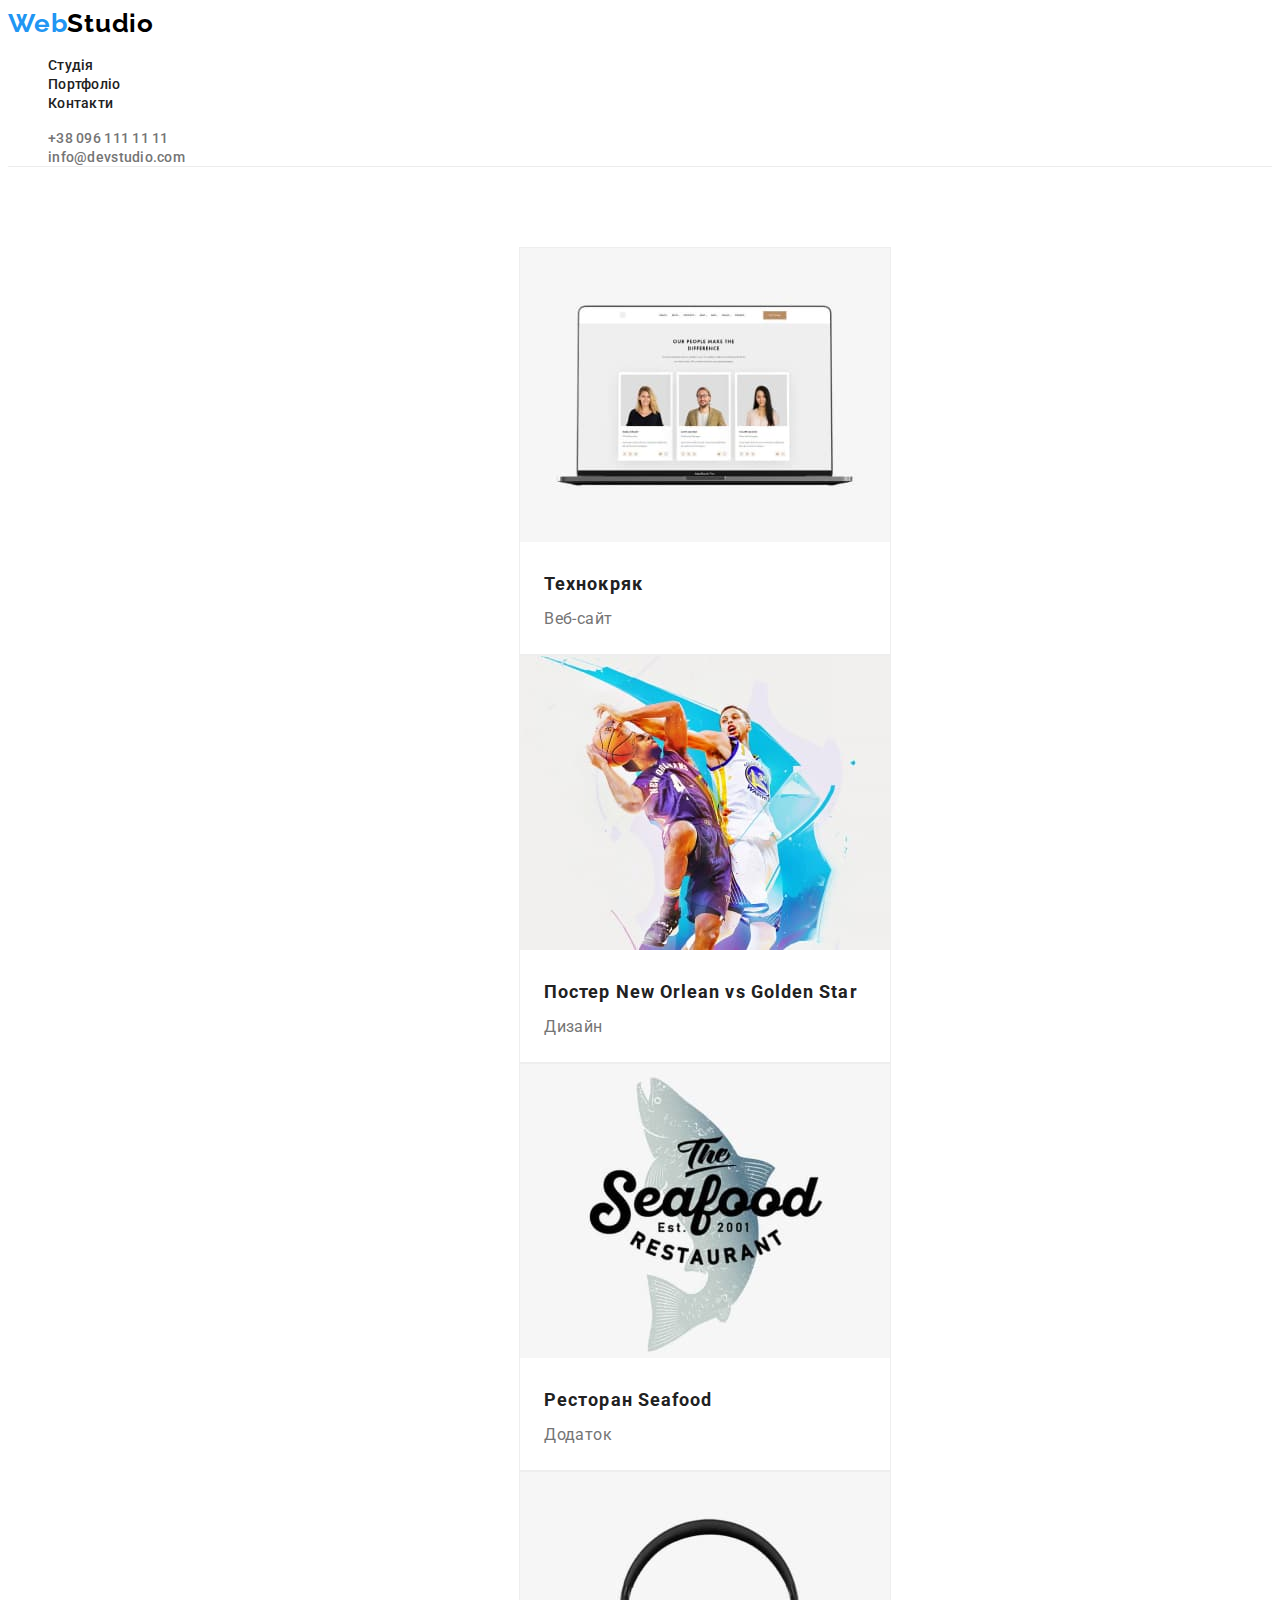
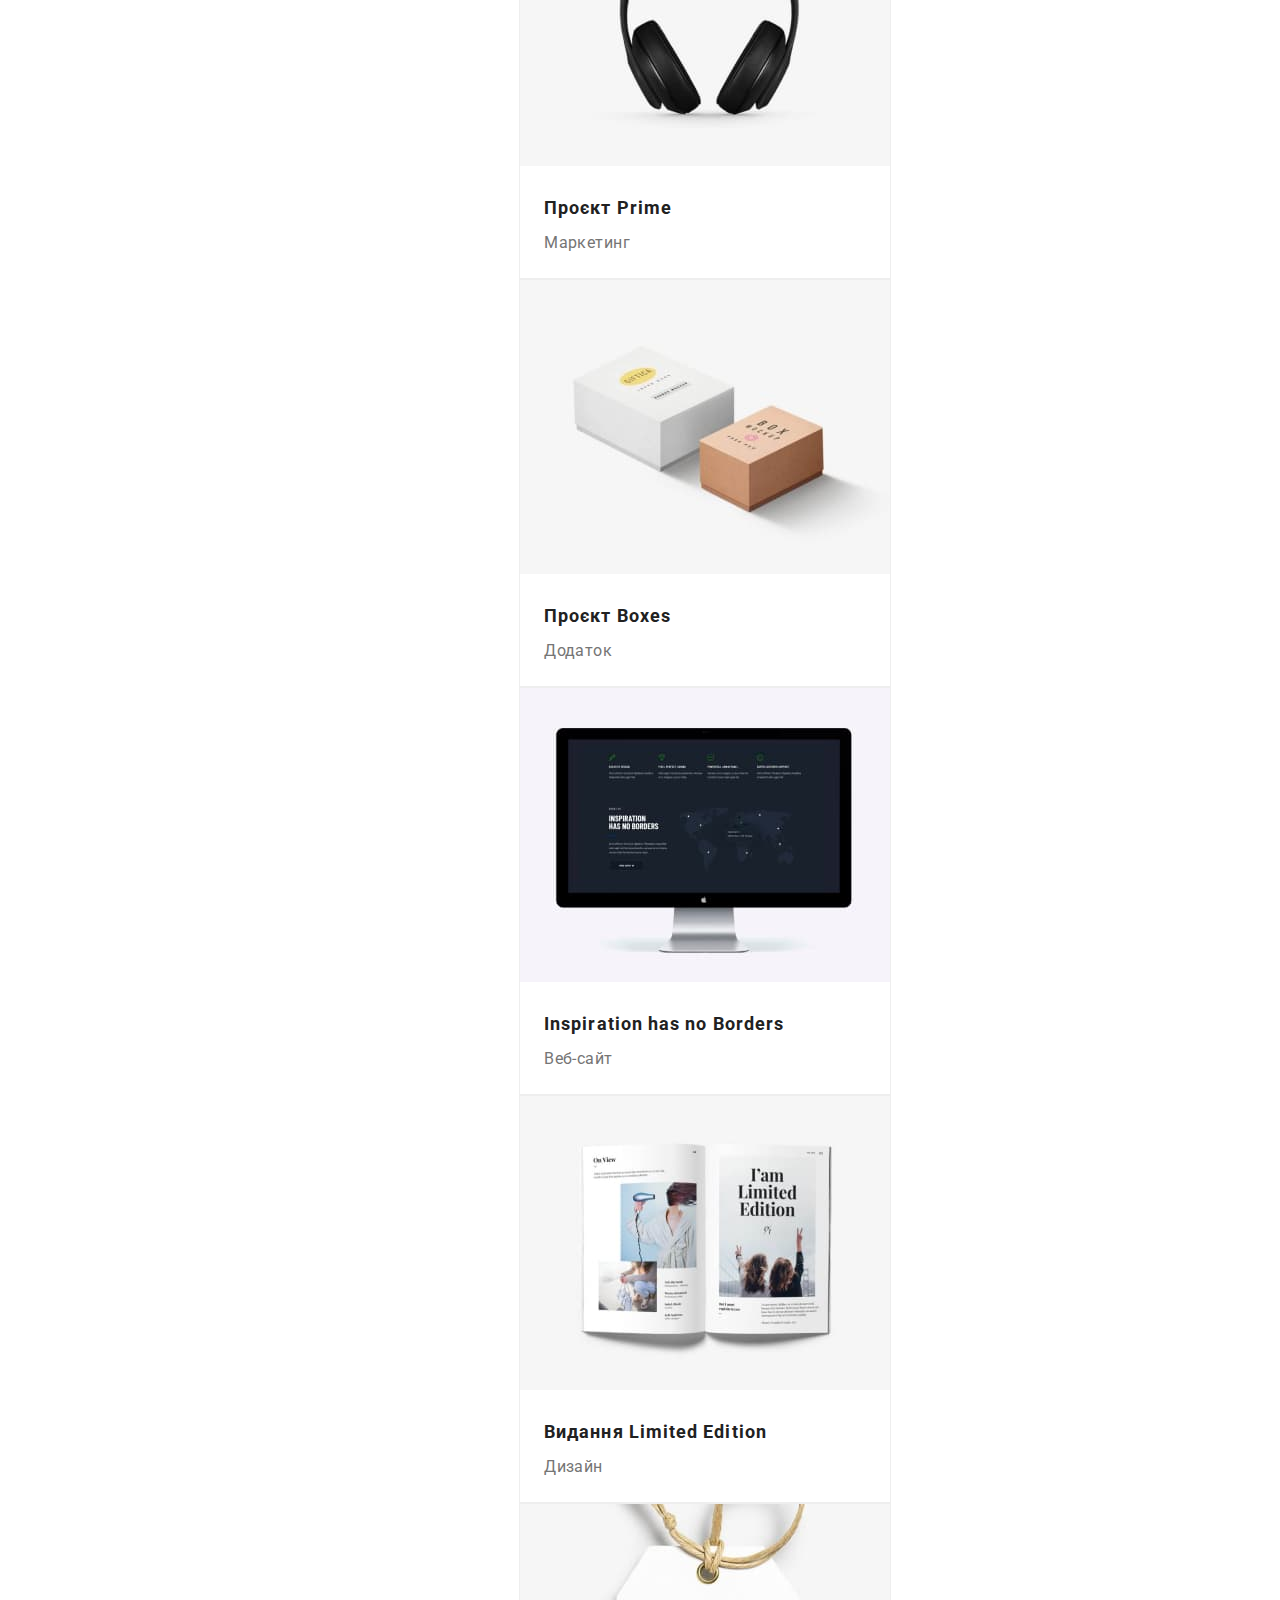
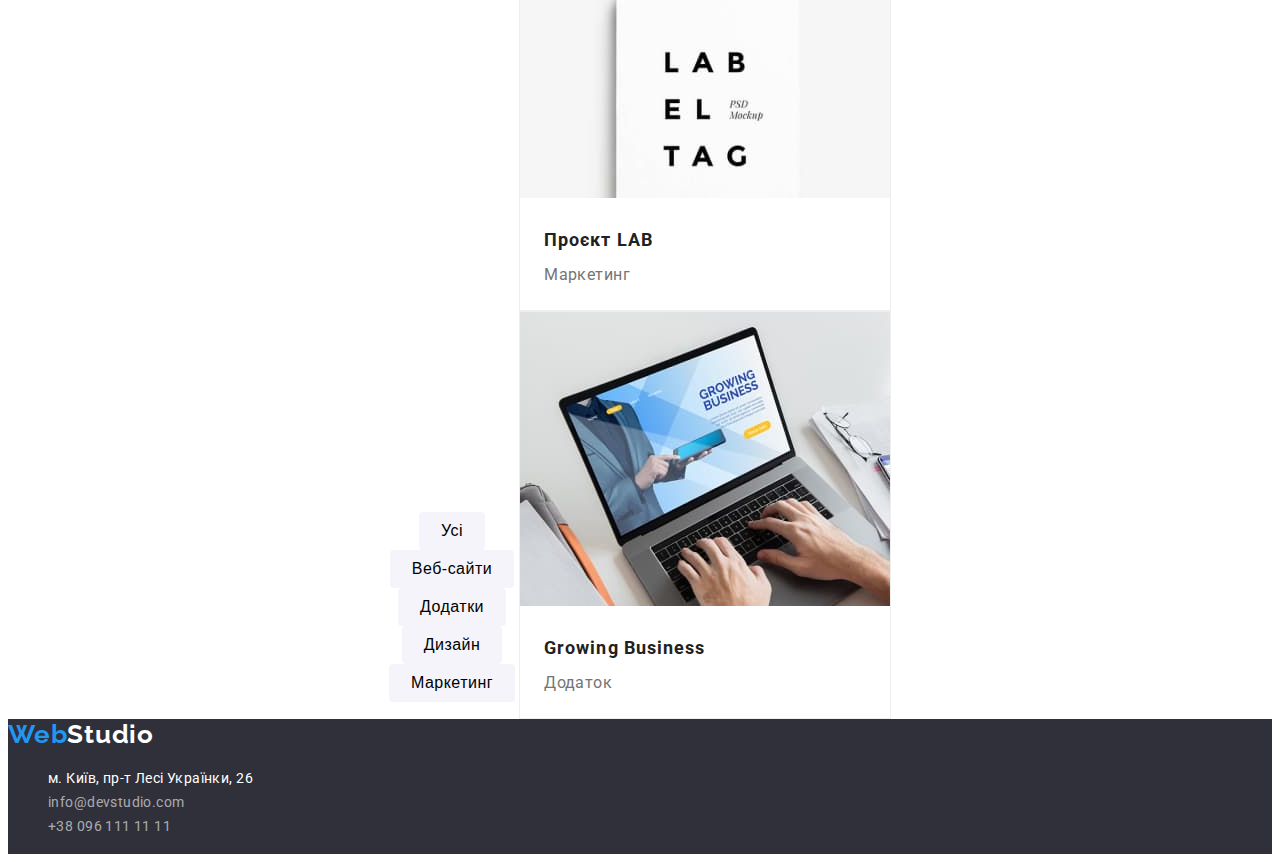
==== portfolio.html @ 7da0d9c9 "Transfer files from hw02" ====
<!DOCTYPE html>
<html lang="uk">
  <head>
    <link rel="preconnect" href="https://fonts.googleapis.com" />
    <link rel="preconnect" href="https://fonts.gstatic.com" crossorigin />
    <link
      href="https://fonts.googleapis.com/css2?family=Raleway:wght@700&family=Roboto:wght@400;500;700;900&display=swap"
      rel="stylesheet"
    />
    <link rel="stylesheet" href="./css/styles.css" />
    <meta charset="UTF-8" />
    <meta http-equiv="X-UA-Compatible" content="IE=edge" />
    <meta name="viewport" content="width=device-width, initial-scale=1.0" />

    <title>Портфоліо</title>
  </head>
  <body>
    <header class="header">
      <a class="brand-logo" href="index.html"
        ><span class="logo-accent-color">Web</span>Studio</a
      >
      <nav class="nav-menu">
        <ul class="nav-menu-list">
          <li class="nav-menu-item">
            <a class="nav-menu-link" href="index.html">Студія</a>
          </li>
          <li class="nav-menu-item">
            <a class="nav-menu-link" href="portfolio.html">Портфоліо</a>
          </li>
          <li class="nav-menu-item">
            <a class="nav-menu-link" href="/">Контакти</a>
          </li>
        </ul>
      </nav>
      <ul class="header-contacts-list">
        <li class="header-contacts-item">
          <a class="header-contacts-link" href="tel:+380961111111"
            >+38 096 111 11 11</a
          >
        </li>
        <li class="header-contacts-item">
          <a class="header-contacts-link" href="mailto:info@devstudio.com"
            >info@devstudio.com</a
          >
        </li>
      </ul>
    </header>
    <main>
      <section class="section-portfolio">
        <h1 class="portfolio-title">Портфоліо</h1>
        <ul class="portfolio-filter-list">
          <li class="portfolio-filter-item">
            <button class="portfolio-filter-button" type="button">Усі</button>
          </li>
          <li class="portfolio-filter-item">
            <button class="portfolio-filter-button" type="button">
              Веб-сайти
            </button>
          </li>
          <li class="portfolio-filter-item">
            <button class="portfolio-filter-button" type="button">
              Додатки
            </button>
          </li>
          <li class="portfolio-filter-item">
            <button class="portfolio-filter-button" type="button">
              Дизайн
            </button>
          </li>
          <li class="portfolio-filter-item">
            <button class="portfolio-filter-button" type="button">
              Маркетинг
            </button>
          </li>
        </ul>
        <ul class="portfolio-list">
          <li class="portfolio-item">
            <a class="portfolio-link" href="/">
              <img
                class="portfolio-link-image"
                src="./images/portfolio1.jpeg"
                alt=""
              />
              <h2 class="portfolio-link-title">Технокряк</h2>
              <p class="portfolio-link-text">Веб-сайт</p>
            </a>
          </li>
          <li class="portfolio-item">
            <a class="portfolio-link" href="/">
              <img
                class="portfolio-link-image"
                src="./images/portfolio2.jpeg"
                alt=""
              />
              <h2 class="portfolio-link-title">
                Постер New Orlean vs Golden Star
              </h2>
              <p class="portfolio-link-text">Дизайн</p>
            </a>
          </li>
          <li class="portfolio-item">
            <a class="portfolio-link" href="/">
              <img
                class="portfolio-link-image"
                src="./images/portfolio3.jpeg"
                alt=""
              />
              <h2 class="portfolio-link-title">Ресторан Seafood</h2>
              <p class="portfolio-link-text">Додаток</p>
            </a>
          </li>
          <li class="portfolio-item">
            <a class="portfolio-link" href="/">
              <img
                class="portfolio-link-image"
                src="./images/portfolio4.jpeg"
                alt=""
              />
              <h2 class="portfolio-link-title">Проєкт Prime</h2>
              <p class="portfolio-link-text">Маркетинг</p>
            </a>
          </li>
          <li class="portfolio-item">
            <a class="portfolio-link" href="/">
              <img
                class="portfolio-link-image"
                src="./images/portfolio5.jpeg"
                alt=""
              />
              <h2 class="portfolio-link-title">Проєкт Boxes</h2>
              <p class="portfolio-link-text">Додаток</p>
            </a>
          </li>
          <li class="portfolio-item">
            <a class="portfolio-link" href="/">
              <img
                class="portfolio-link-image"
                src="./images/portfolio6.jpeg"
                alt=""
              />
              <h2 class="portfolio-link-title">Inspiration has no Borders</h2>
              <p class="portfolio-link-text">Веб-сайт</p>
            </a>
          </li>
          <li class="portfolio-item">
            <a class="portfolio-link" href="/">
              <img
                class="portfolio-link-image"
                src="./images/portfolio7.jpeg"
                alt=""
              />
              <h2 class="portfolio-link-title">Видання Limited Edition</h2>
              <p class="portfolio-link-text">Дизайн</p>
            </a>
          </li>
          <li class="portfolio-item">
            <a class="portfolio-link" href="/">
              <img
                class="portfolio-link-image"
                src="./images/portfolio8.jpeg"
                alt=""
              />
              <h2 class="portfolio-link-title">Проєкт LAB</h2>
              <p class="portfolio-link-text">Маркетинг</p>
            </a>
          </li>
          <li class="portfolio-item">
            <a class="portfolio-link" href="/">
              <img
                class="portfolio-link-image"
                src="./images/portfolio9.jpeg"
                alt=""
              />
              <h2 class="portfolio-link-title">Growing Business</h2>
              <p class="portfolio-link-text">Додаток</p>
            </a>
          </li>
        </ul>
      </section>
    </main>
    <footer class="footer">
      <a class="brand-logo" href="index.html"
        ><span class="logo-accent-color">Web</span>Studio</a
      >
      <address class="address">
        <ul class="address-list">
          <li class="address-item">
            <a
              class="address-link location-link"
              href="https://goo.gl/maps/HwtQE2mgHwNeuMtz8"
              target="_blank"
              rel="noopener noreferrer nofollow"
              >м. Київ, пр-т Лесі Українки, 26</a
            >
          </li>
          <li class="address-item">
            <a class="address-link" href="mailto:info@devstudio.com"
              >info@devstudio.com</a
            >
          </li>
          <li class="address-item">
            <a class="address-link" href="tel:+380961111111"
              >+38 096 111 11 11</a
            >
          </li>
        </ul>
      </address>
    </footer>
  </body>
</html>
---- css/styles.css ----
:root {
  --accent-color: #2196f3;
  --text-color: #212121;
  --secondary-text-color: #757575;
  --white-color: #fff;
  --bg-color: #fff;
  --dark-bg-color: #2f303a;
  --secondary-bg-color: #f5f4fa;
}

body {
  font-family: "Roboto", sans-serif;

  color: var(--text-color);
}

/* --Header styles-- */

.header {
  text-align: left;

  box-shadow: 0px 1px 0px #ececec;

  background-color: var(--bg-color);
}

.brand-logo {
  font-family: "Raleway", sans-serif;
  font-weight: 700;
  font-size: 26px;
  line-height: 1.192307692307692;

  letter-spacing: 0.03em;
  text-decoration: none;

  color: #000;
}
.logo-accent-color {
  color: var(--accent-color);
}

.nav-menu-list {
  list-style-type: none;
  text-align: left;
}

.nav-menu-link {
  font-weight: 500;
  font-size: 14px;
  line-height: 1.142857142857143;

  letter-spacing: 0.02em;
  text-decoration: none;

  color: var(--text-color);
}
.nav-menu-link:visited {
  color: var(--text-color);
}
.nav-menu-link:hover,
.nav-menu-link:focus {
  color: var(--accent-color);
}

.header-contacts-list {
  list-style-type: none;
}
.header-contacts-link {
  font-weight: 500;
  font-size: 14px;
  line-height: 1.142857142857143;

  letter-spacing: 0.02em;
  text-decoration: none;
}
.header-contacts-link:link,
.header-contacts-link:visited {
  color: var(--secondary-text-color);
}
.header-contacts-link:hover,
.header-contacts-link:focus {
  color: var(--accent-color);
}

/* --Footer styles-- */

.footer {
  color: var(--white-color);
  background-color: var(--dark-bg-color);
}

.footer > .brand-logo {
  color: inherit;
}

.address-list {
  list-style-type: none;
  display: inline-block;
  text-align: left;
}

.address-link {
  font-style: normal;
  font-size: 14px;
  line-height: 1.714285714285714;
  /* or 171% */

  letter-spacing: 0.03em;
  text-decoration: none;

  color: rgba(255, 255, 255, 0.6);
}

.location-link {
  color: var(--white-color);
}

/* --Index page styles-- */

/* Hero section */

.section-hero {
  text-align: center;

  background-color: var(--dark-bg-color);
}

.hero-title {
  font-weight: 900;
  font-size: 44px;
  line-height: 1.363636363636364;
  /* or 136% */

  text-align: center;
  letter-spacing: 0.06em;
  text-transform: uppercase;
  margin: 0;

  color: var(--white-color);
}

.hero-button {
  background-color: var(--accent-color);
  box-shadow: 0px 4px 4px rgba(0, 0, 0, 0.15);
  border: 0;
  border-radius: 4px;
  text-align: center;
  margin-top: 30px;

  font-weight: 700;
  font-size: 16px;
  line-height: 1.875;
  /* identical to box height, or 188% */

  letter-spacing: 0.06em;

  color: var(--white-color);
}
.hero-button:hover {
  cursor: pointer;
}

/* "Наші переваги" section */

.section-features {
  text-align: center;

  background-color: var(--bg-color);
}

.features-title {
  visibility: hidden;
}

.features-list {
  list-style-type: none;
  display: inline-block;
  text-align: left;
  padding: 0;
  margin: 0;
}

.features-item-title {
  font-weight: 700;
  font-size: 14px;
  line-height: 1.142857142857143;

  letter-spacing: 0.03em;
  text-transform: uppercase;
}

.features-item-text {
  font-size: 14px;
  line-height: 1.714285714285714;
  /* or 171% */

  letter-spacing: 0.03em;

  color: var(--secondary-text-color);
}

/* "Чим ми займаємося" section */

.section-about {
  text-align: center;

  background-color: var(--bg-color);
}

.about-title {
  font-weight: 700;
  font-size: 36px;
  line-height: 1.166666666666667;

  letter-spacing: 0.03em;

  text-align: center;
}

.about-list {
  list-style-type: none;
  display: inline-block;
  text-align: left;
  padding: 0;
  margin: 0;
}

.about-item-image {
  height: 294px;
  width: 370px;
}

/* "Наша команда" section */

.section-team {
  text-align: center;

  background-color: var(--secondary-bg-color);
}

.team-title {
  font-weight: 700;
  font-size: 36px;
  line-height: 1.166666666666667;

  text-align: center;
  letter-spacing: 0.03em;
}

.team-list {
  list-style-type: none;
  display: inline-block;
  text-align: left;
  padding: 0;
  margin: 0;
}

.team-card {
  text-align: center;

  box-shadow: 0px 1px 3px rgba(0, 0, 0, 0.12), 0px 1px 1px rgba(0, 0, 0, 0.14),
    0px 2px 1px rgba(0, 0, 0, 0.2);
  border-radius: 0px 0px 4px 4px;

  background-color: var(--bg-color);
}

.team-card-image {
  width: 270px;
}

.team-card-title {
  font-weight: 500;
  font-size: 16px;
  line-height: 1.1875;
  /* identical to box height */

  text-align: center;
  letter-spacing: 0.03em;
}

.team-card-text {
  font-weight: 400;
  font-size: 16px;
  line-height: 1.1875;
  /* identical to box height */

  text-align: center;
  letter-spacing: 0.03em;

  color: var(--secondary-text-color);
}

/* --Portfolio page styles-- */

/* Portfolio section */

.section-portfolio {
  text-align: center;

  background-color: var(--bg-color);
}

.portfolio-title {
  visibility: hidden;
}

.portfolio-filter-list {
  list-style-type: none;
  display: inline-block;
  text-align: left;
  padding: 0;
  margin: 0;
}

.portfolio-filter-item {
  text-align: center;
}

.portfolio-filter-button {
  font-weight: 500;
  font-size: 16px;
  line-height: 1.625;
  /* identical to box height, or 162% */

  text-align: center;
  letter-spacing: 0.03em;
  height: 38px;
  padding-top: 6px;
  padding-right: 22px;
  padding-bottom: 6px;
  padding-left: 22px;

  background-color: var(--secondary-bg-color);
  border-radius: 4px;
  border: 0;
}

.portfolio-filter-button:hover,
.portfolio-filter-button:focus {
  cursor: pointer;

  color: var(--white-color);
  background-color: var(--accent-color);
}

.portfolio-list {
  list-style-type: none;
  display: inline-block;
  text-align: left;
  padding: 0;
  margin: 0;
}

.portfolio-item {
  text-align: left;

  background-color: var(--bg-color);
  border: 1px solid #eeeeee;
}

.portfolio-link {
  text-decoration: none;
}

.portfolio-link-image {
  width: 370px;
  height: 294px;
}

.portfolio-link-title {
  font-weight: 700;
  font-size: 18px;
  line-height: 2;
  /* identical to box height, or 200% */

  letter-spacing: 0.06em;

  margin-top: 20px;
  margin-right: 24px;
  margin-bottom: 2px;
  margin-left: 24px;

  color: var(--text-color);
}

.portfolio-link-text {
  font-weight: 400;
  font-size: 16px;
  line-height: 1.875;
  /* identical to box height, or 188% */

  letter-spacing: 0.03em;

  margin-top: 2px;
  margin-right: 24px;
  margin-bottom: 20px;
  margin-left: 24px;

  color: var(--secondary-text-color);
}
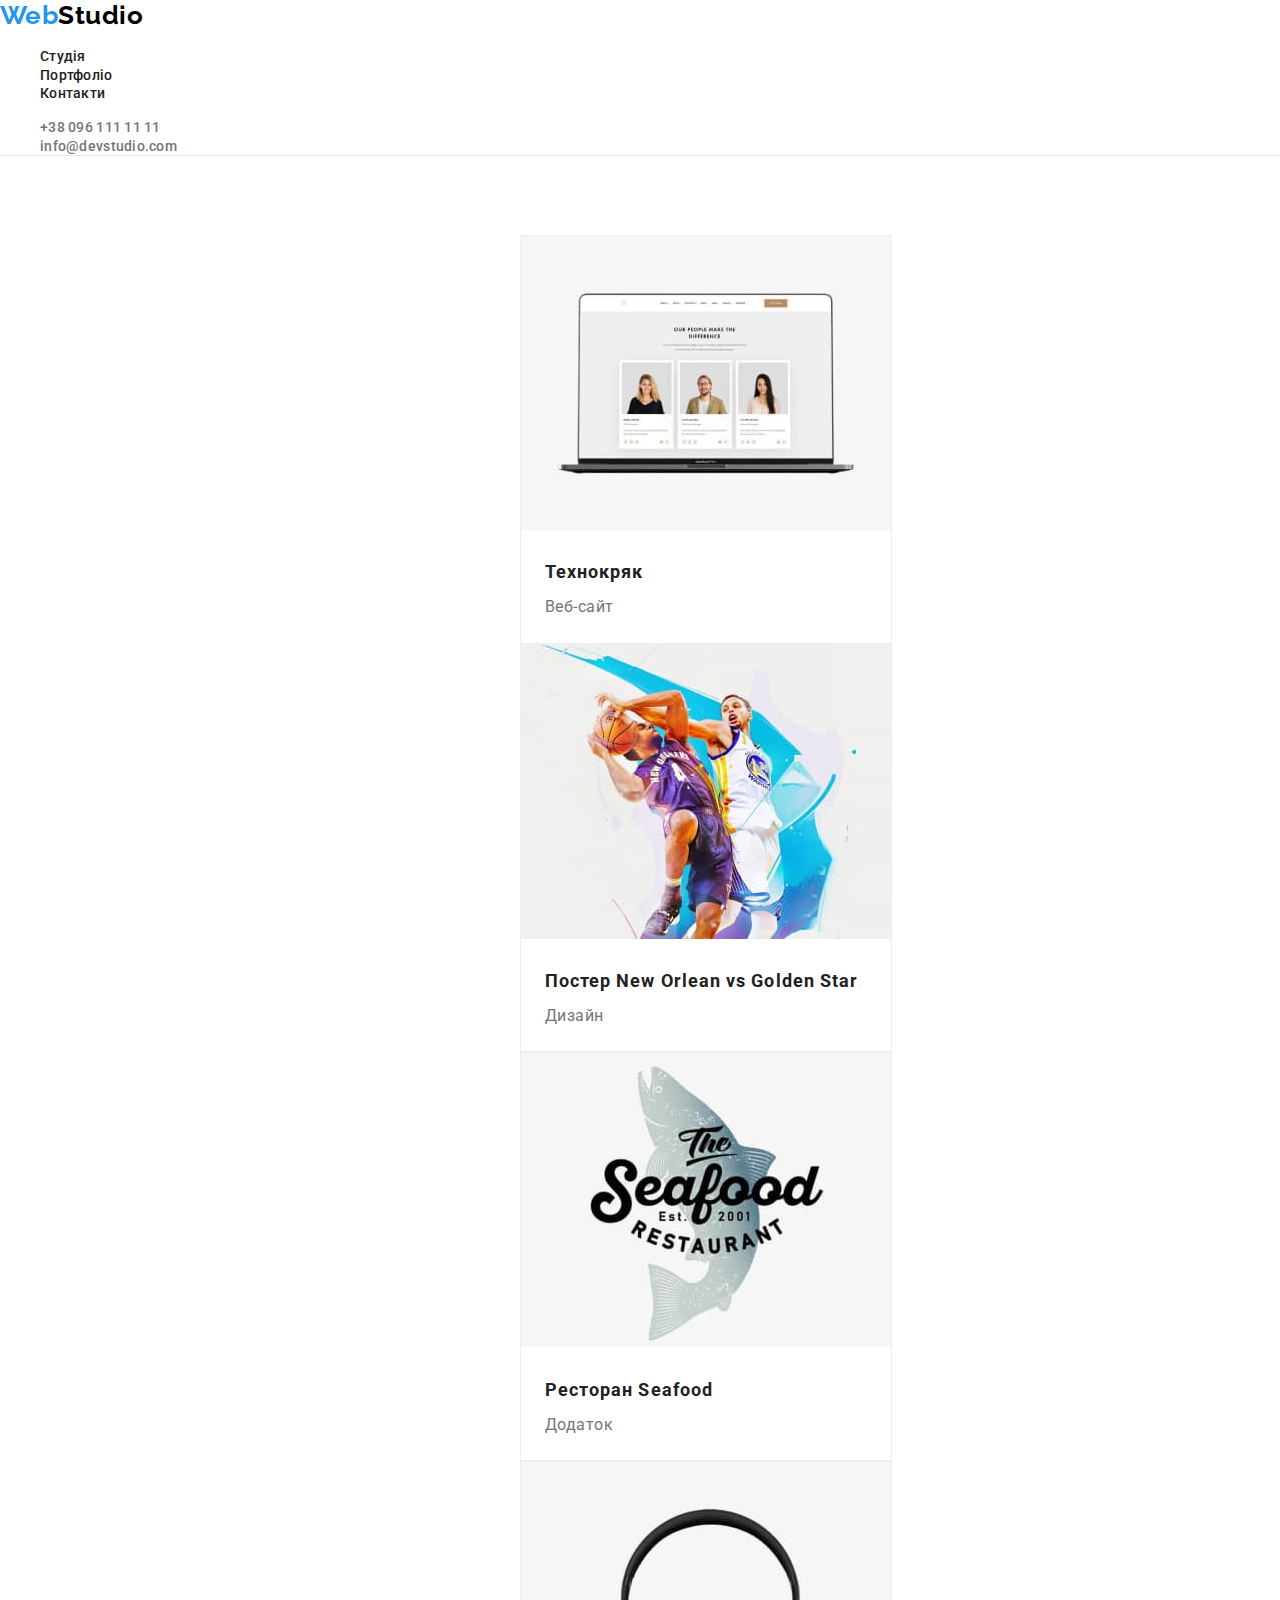
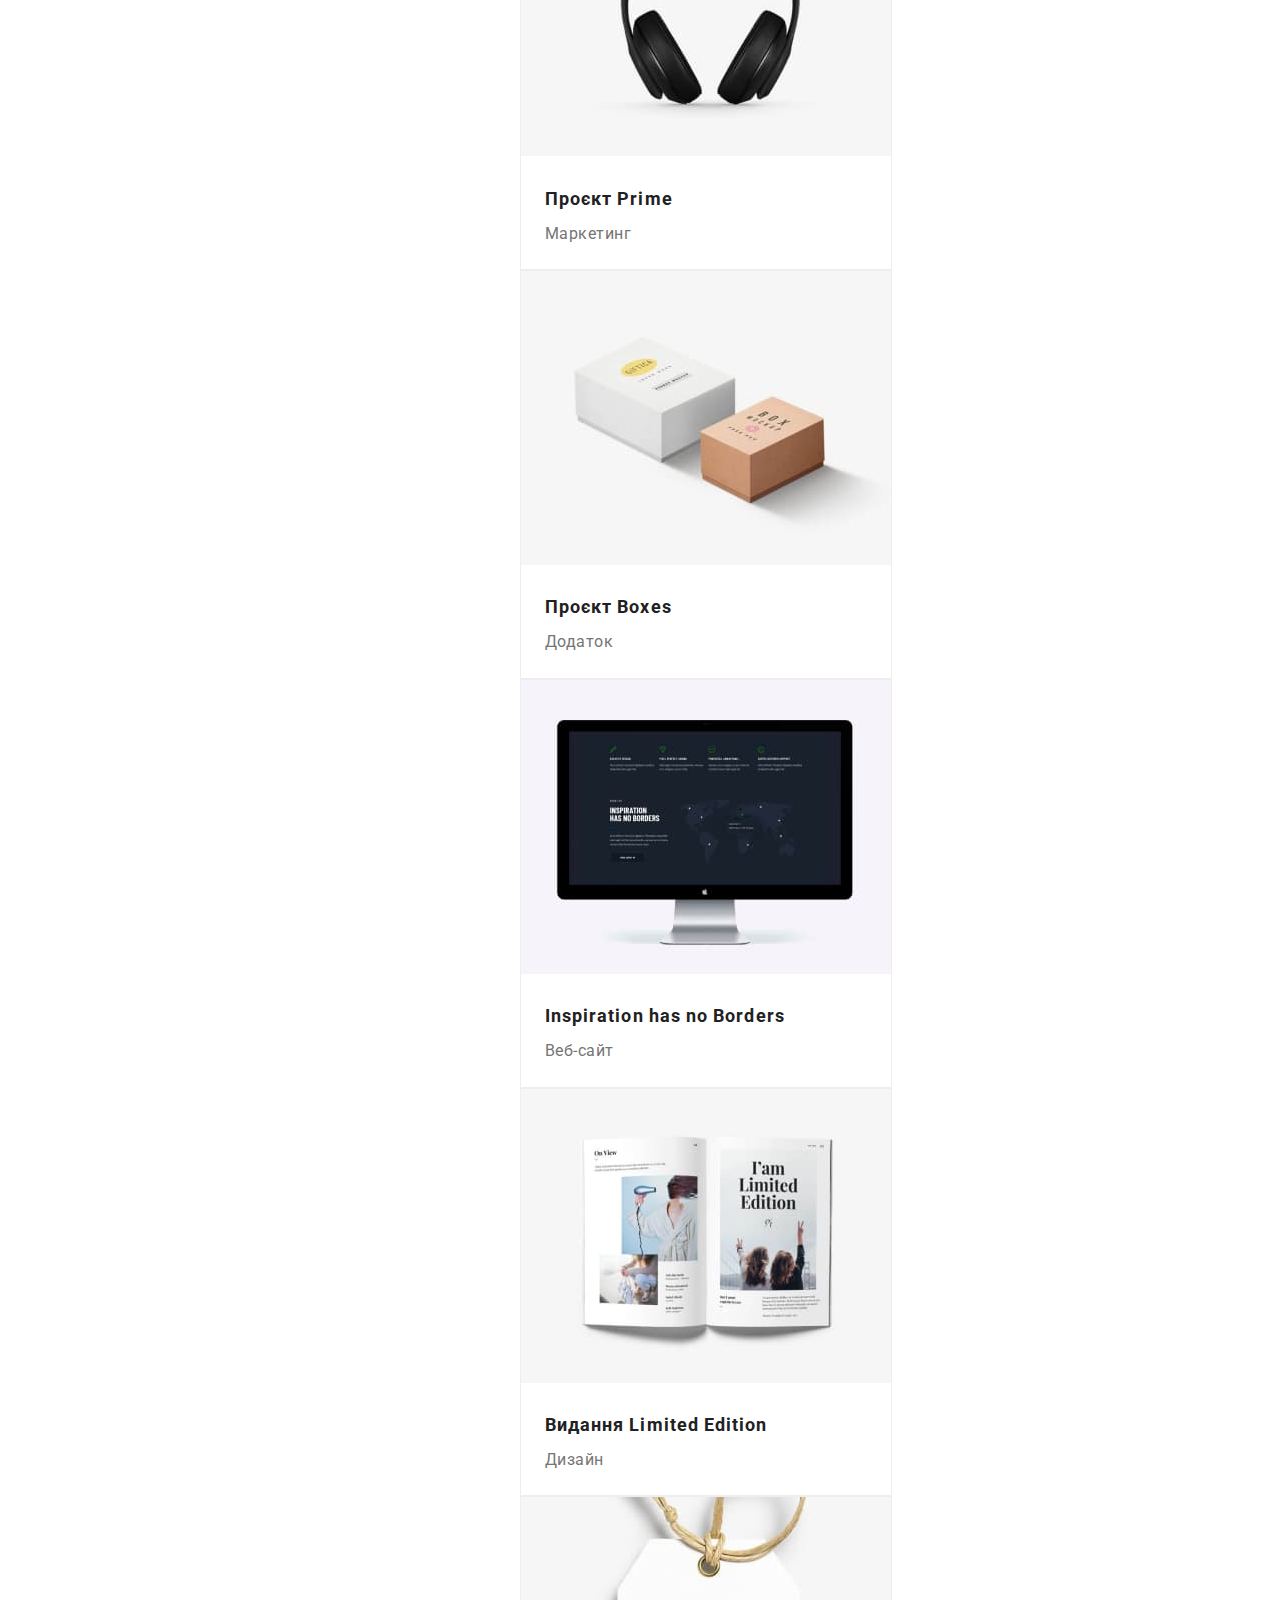
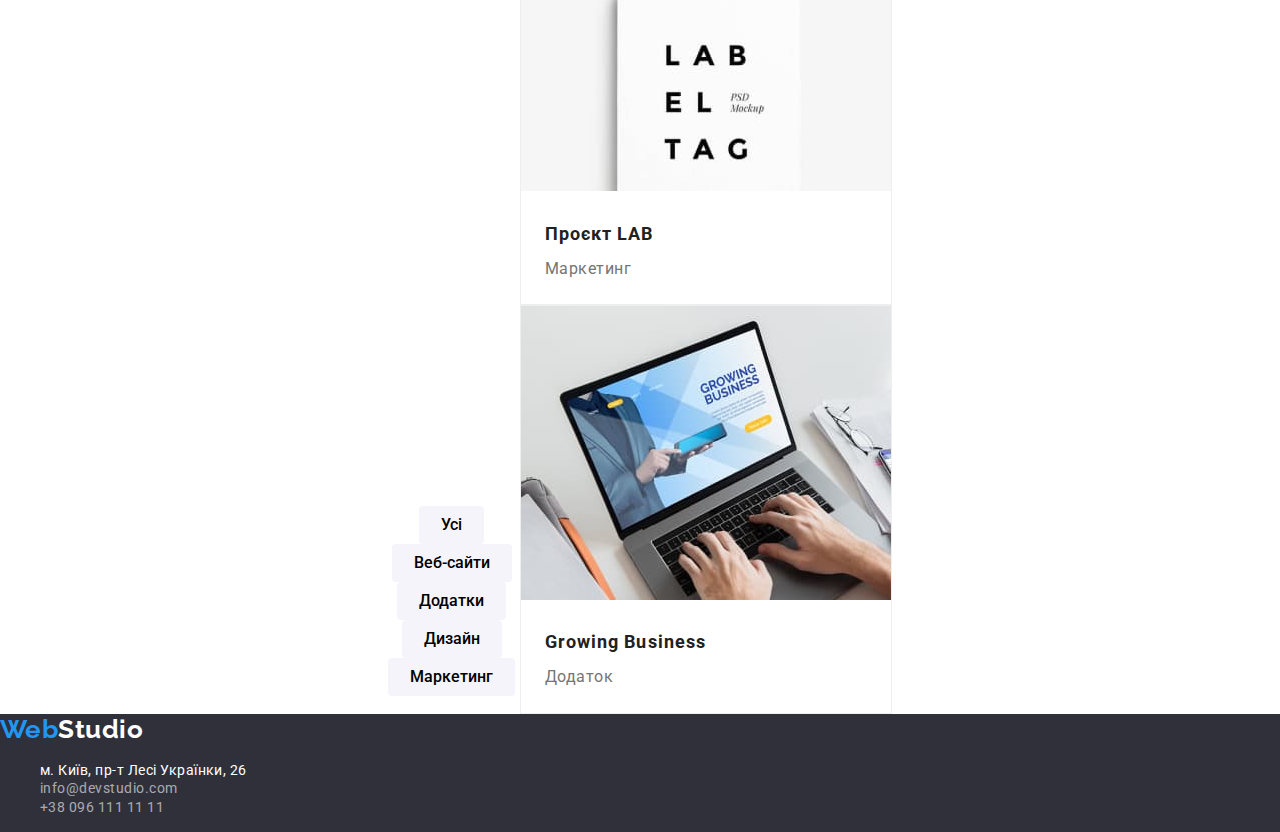
==== commit 661ad212: "Fixed bugs" ====
--- a/portfolio.html
+++ b/portfolio.html
@@ -1,18 +1,25 @@
 <!DOCTYPE html>
 <html lang="uk">
   <head>
+    <meta charset="UTF-8" />
+    <meta http-equiv="X-UA-Compatible" content="IE=edge" />
+    <meta name="viewport" content="width=device-width, initial-scale=1.0" />
+    <title>Портфоліо</title>
+
+    <!-- Normalize -->
+    <link
+      rel="stylesheet"
+      href="https://cdnjs.cloudflare.com/ajax/libs/modern-normalize/1.0.0/modern-normalize.min.css"
+    />
+    <!-- Fonts -->
     <link rel="preconnect" href="https://fonts.googleapis.com" />
     <link rel="preconnect" href="https://fonts.gstatic.com" crossorigin />
     <link
       href="https://fonts.googleapis.com/css2?family=Raleway:wght@700&family=Roboto:wght@400;500;700;900&display=swap"
       rel="stylesheet"
     />
+    <!-- Styles -->
     <link rel="stylesheet" href="./css/styles.css" />
-    <meta charset="UTF-8" />
-    <meta http-equiv="X-UA-Compatible" content="IE=edge" />
-    <meta name="viewport" content="width=device-width, initial-scale=1.0" />
-
-    <title>Портфоліо</title>
   </head>
   <body>
     <header class="header">
--- a/css/styles.css
+++ b/css/styles.css
@@ -11,6 +11,8 @@
 body {
   font-family: "Roboto", sans-serif;
 
+  letter-spacing: 0.03em;
+
   color: var(--text-color);
 }
 
@@ -24,35 +26,34 @@
   background-color: var(--bg-color);
 }
 
+/* Logo */
 .brand-logo {
+  color: #000;
+
   font-family: "Raleway", sans-serif;
   font-weight: 700;
   font-size: 26px;
-  line-height: 1.192307692307692;
-
-  letter-spacing: 0.03em;
-  text-decoration: none;
-
-  color: #000;
+  line-height: 1.2;
+  text-decoration: none;
 }
 .logo-accent-color {
   color: var(--accent-color);
 }
 
+/* Navigation Menu */
 .nav-menu-list {
   list-style-type: none;
   text-align: left;
 }
 
 .nav-menu-link {
+  color: var(--text-color);
+
   font-weight: 500;
   font-size: 14px;
-  line-height: 1.142857142857143;
-
+  line-height: 1.1;
   letter-spacing: 0.02em;
   text-decoration: none;
-
-  color: var(--text-color);
 }
 .nav-menu-link:visited {
   color: var(--text-color);
@@ -62,14 +63,14 @@
   color: var(--accent-color);
 }
 
+/* Contacts links */
 .header-contacts-list {
   list-style-type: none;
 }
 .header-contacts-link {
   font-weight: 500;
   font-size: 14px;
-  line-height: 1.142857142857143;
-
+  line-height: 1.1;
   letter-spacing: 0.02em;
   text-decoration: none;
 }
@@ -85,14 +86,16 @@
 /* --Footer styles-- */
 
 .footer {
-  color: var(--white-color);
   background-color: var(--dark-bg-color);
-}
-
+  color: var(--white-color);
+}
+
+/* Logo */
 .footer > .brand-logo {
   color: inherit;
 }
 
+/* Address */
 .address-list {
   list-style-type: none;
   display: inline-block;
@@ -100,15 +103,13 @@
 }
 
 .address-link {
+  color: rgba(255, 255, 255, 0.6);
+
   font-style: normal;
   font-size: 14px;
-  line-height: 1.714285714285714;
+  line-height: 1.2;
   /* or 171% */
-
-  letter-spacing: 0.03em;
-  text-decoration: none;
-
-  color: rgba(255, 255, 255, 0.6);
+  text-decoration: none;
 }
 
 .location-link {
@@ -120,41 +121,40 @@
 /* Hero section */
 
 .section-hero {
-  text-align: center;
-
   background-color: var(--dark-bg-color);
+
+  text-align: center;
 }
 
 .hero-title {
+  margin: 0;
+
+  color: var(--white-color);
+
   font-weight: 900;
   font-size: 44px;
-  line-height: 1.363636363636364;
+  line-height: 1.4;
   /* or 136% */
-
   text-align: center;
   letter-spacing: 0.06em;
   text-transform: uppercase;
-  margin: 0;
-
-  color: var(--white-color);
 }
 
 .hero-button {
-  background-color: var(--accent-color);
-  box-shadow: 0px 4px 4px rgba(0, 0, 0, 0.15);
+  margin-top: 30px;
+
   border: 0;
   border-radius: 4px;
-  text-align: center;
-  margin-top: 30px;
-
-  font-weight: 700;
-  font-size: 16px;
-  line-height: 1.875;
+  box-shadow: 0px 4px 4px rgba(0, 0, 0, 0.15);
+  background-color: var(--accent-color);
+  color: var(--white-color);
+
+  font-weight: 700;
+  font-size: 16px;
+  line-height: 1.9;
   /* identical to box height, or 188% */
-
   letter-spacing: 0.06em;
-
-  color: var(--white-color);
+  text-align: center;
 }
 .hero-button:hover {
   cursor: pointer;
@@ -163,9 +163,9 @@
 /* "Наші переваги" section */
 
 .section-features {
-  text-align: center;
-
-  background-color: var(--bg-color);
+  background-color: var(--bg-color);
+
+  text-align: center;
 }
 
 .features-title {
@@ -173,56 +173,52 @@
 }
 
 .features-list {
-  list-style-type: none;
-  display: inline-block;
-  text-align: left;
-  padding: 0;
-  margin: 0;
+  display: inline-block;
+  padding: 0;
+  margin: 0;
+
+  text-align: left;
+  list-style-type: none;
 }
 
 .features-item-title {
   font-weight: 700;
   font-size: 14px;
-  line-height: 1.142857142857143;
-
-  letter-spacing: 0.03em;
+  line-height: 1.1;
   text-transform: uppercase;
 }
 
 .features-item-text {
-  font-size: 14px;
-  line-height: 1.714285714285714;
+  color: var(--secondary-text-color);
+
+  font-size: 14px;
+  line-height: 1.7;
   /* or 171% */
-
-  letter-spacing: 0.03em;
-
-  color: var(--secondary-text-color);
 }
 
 /* "Чим ми займаємося" section */
 
 .section-about {
-  text-align: center;
-
-  background-color: var(--bg-color);
+  background-color: var(--bg-color);
+
+  text-align: center;
 }
 
 .about-title {
   font-weight: 700;
   font-size: 36px;
-  line-height: 1.166666666666667;
-
-  letter-spacing: 0.03em;
+  line-height: 1.2;
 
   text-align: center;
 }
 
 .about-list {
-  list-style-type: none;
-  display: inline-block;
-  text-align: left;
-  padding: 0;
-  margin: 0;
+  display: inline-block;
+  padding: 0;
+  margin: 0;
+
+  text-align: left;
+  list-style-type: none;
 }
 
 .about-item-image {
@@ -233,36 +229,36 @@
 /* "Наша команда" section */
 
 .section-team {
-  text-align: center;
-
   background-color: var(--secondary-bg-color);
+
+  text-align: center;
 }
 
 .team-title {
   font-weight: 700;
   font-size: 36px;
-  line-height: 1.166666666666667;
-
-  text-align: center;
-  letter-spacing: 0.03em;
+  line-height: 1.2;
+
+  text-align: center;
 }
 
 .team-list {
-  list-style-type: none;
-  display: inline-block;
-  text-align: left;
-  padding: 0;
-  margin: 0;
+  display: inline-block;
+  padding: 0;
+  margin: 0;
+
+  text-align: left;
+  list-style-type: none;
 }
 
 .team-card {
-  text-align: center;
+  background-color: var(--bg-color);
 
   box-shadow: 0px 1px 3px rgba(0, 0, 0, 0.12), 0px 1px 1px rgba(0, 0, 0, 0.14),
     0px 2px 1px rgba(0, 0, 0, 0.2);
   border-radius: 0px 0px 4px 4px;
 
-  background-color: var(--bg-color);
+  text-align: center;
 }
 
 .team-card-image {
@@ -272,23 +268,19 @@
 .team-card-title {
   font-weight: 500;
   font-size: 16px;
-  line-height: 1.1875;
+  line-height: 1.2;
   /* identical to box height */
 
   text-align: center;
-  letter-spacing: 0.03em;
 }
 
 .team-card-text {
-  font-weight: 400;
-  font-size: 16px;
-  line-height: 1.1875;
+  color: var(--secondary-text-color);
+
+  font-size: 16px;
+  line-height: 1.2;
   /* identical to box height */
-
-  text-align: center;
-  letter-spacing: 0.03em;
-
-  color: var(--secondary-text-color);
+  text-align: center;
 }
 
 /* --Portfolio page styles-- */
@@ -296,9 +288,9 @@
 /* Portfolio section */
 
 .section-portfolio {
-  text-align: center;
-
-  background-color: var(--bg-color);
+  background-color: var(--bg-color);
+
+  text-align: center;
 }
 
 .portfolio-title {
@@ -306,11 +298,12 @@
 }
 
 .portfolio-filter-list {
-  list-style-type: none;
-  display: inline-block;
-  text-align: left;
-  padding: 0;
-  margin: 0;
+  display: inline-block;
+  padding: 0;
+  margin: 0;
+
+  text-align: left;
+  list-style-type: none;
 }
 
 .portfolio-filter-item {
@@ -318,45 +311,45 @@
 }
 
 .portfolio-filter-button {
-  font-weight: 500;
-  font-size: 16px;
-  line-height: 1.625;
-  /* identical to box height, or 162% */
-
-  text-align: center;
-  letter-spacing: 0.03em;
   height: 38px;
   padding-top: 6px;
   padding-right: 22px;
   padding-bottom: 6px;
   padding-left: 22px;
 
-  background-color: var(--secondary-bg-color);
   border-radius: 4px;
   border: 0;
+  background-color: var(--secondary-bg-color);
+
+  font-weight: 500;
+  font-size: 16px;
+  line-height: 1.2;
+  /* identical to box height, or 162% */
+  text-align: center;
 }
 
 .portfolio-filter-button:hover,
 .portfolio-filter-button:focus {
+  background-color: var(--accent-color);
+  color: var(--white-color);
+
   cursor: pointer;
-
-  color: var(--white-color);
-  background-color: var(--accent-color);
 }
 
 .portfolio-list {
-  list-style-type: none;
-  display: inline-block;
-  text-align: left;
-  padding: 0;
-  margin: 0;
+  display: inline-block;
+  padding: 0;
+  margin: 0;
+
+  text-align: left;
+  list-style-type: none;
 }
 
 .portfolio-item {
-  text-align: left;
-
   background-color: var(--bg-color);
   border: 1px solid #eeeeee;
+
+  text-align: left;
 }
 
 .portfolio-link {
@@ -369,33 +362,29 @@
 }
 
 .portfolio-link-title {
-  font-weight: 700;
-  font-size: 18px;
-  line-height: 2;
-  /* identical to box height, or 200% */
-
-  letter-spacing: 0.06em;
-
   margin-top: 20px;
   margin-right: 24px;
   margin-bottom: 2px;
   margin-left: 24px;
 
   color: var(--text-color);
+
+  font-weight: 700;
+  font-size: 18px;
+  line-height: 2;
+  /* identical to box height, or 200% */
+  letter-spacing: 0.06em;
 }
 
 .portfolio-link-text {
-  font-weight: 400;
-  font-size: 16px;
-  line-height: 1.875;
-  /* identical to box height, or 188% */
-
-  letter-spacing: 0.03em;
-
   margin-top: 2px;
   margin-right: 24px;
   margin-bottom: 20px;
   margin-left: 24px;
 
   color: var(--secondary-text-color);
-}
+
+  font-size: 16px;
+  line-height: 1.9;
+  /* identical to box height, or 188% */
+}
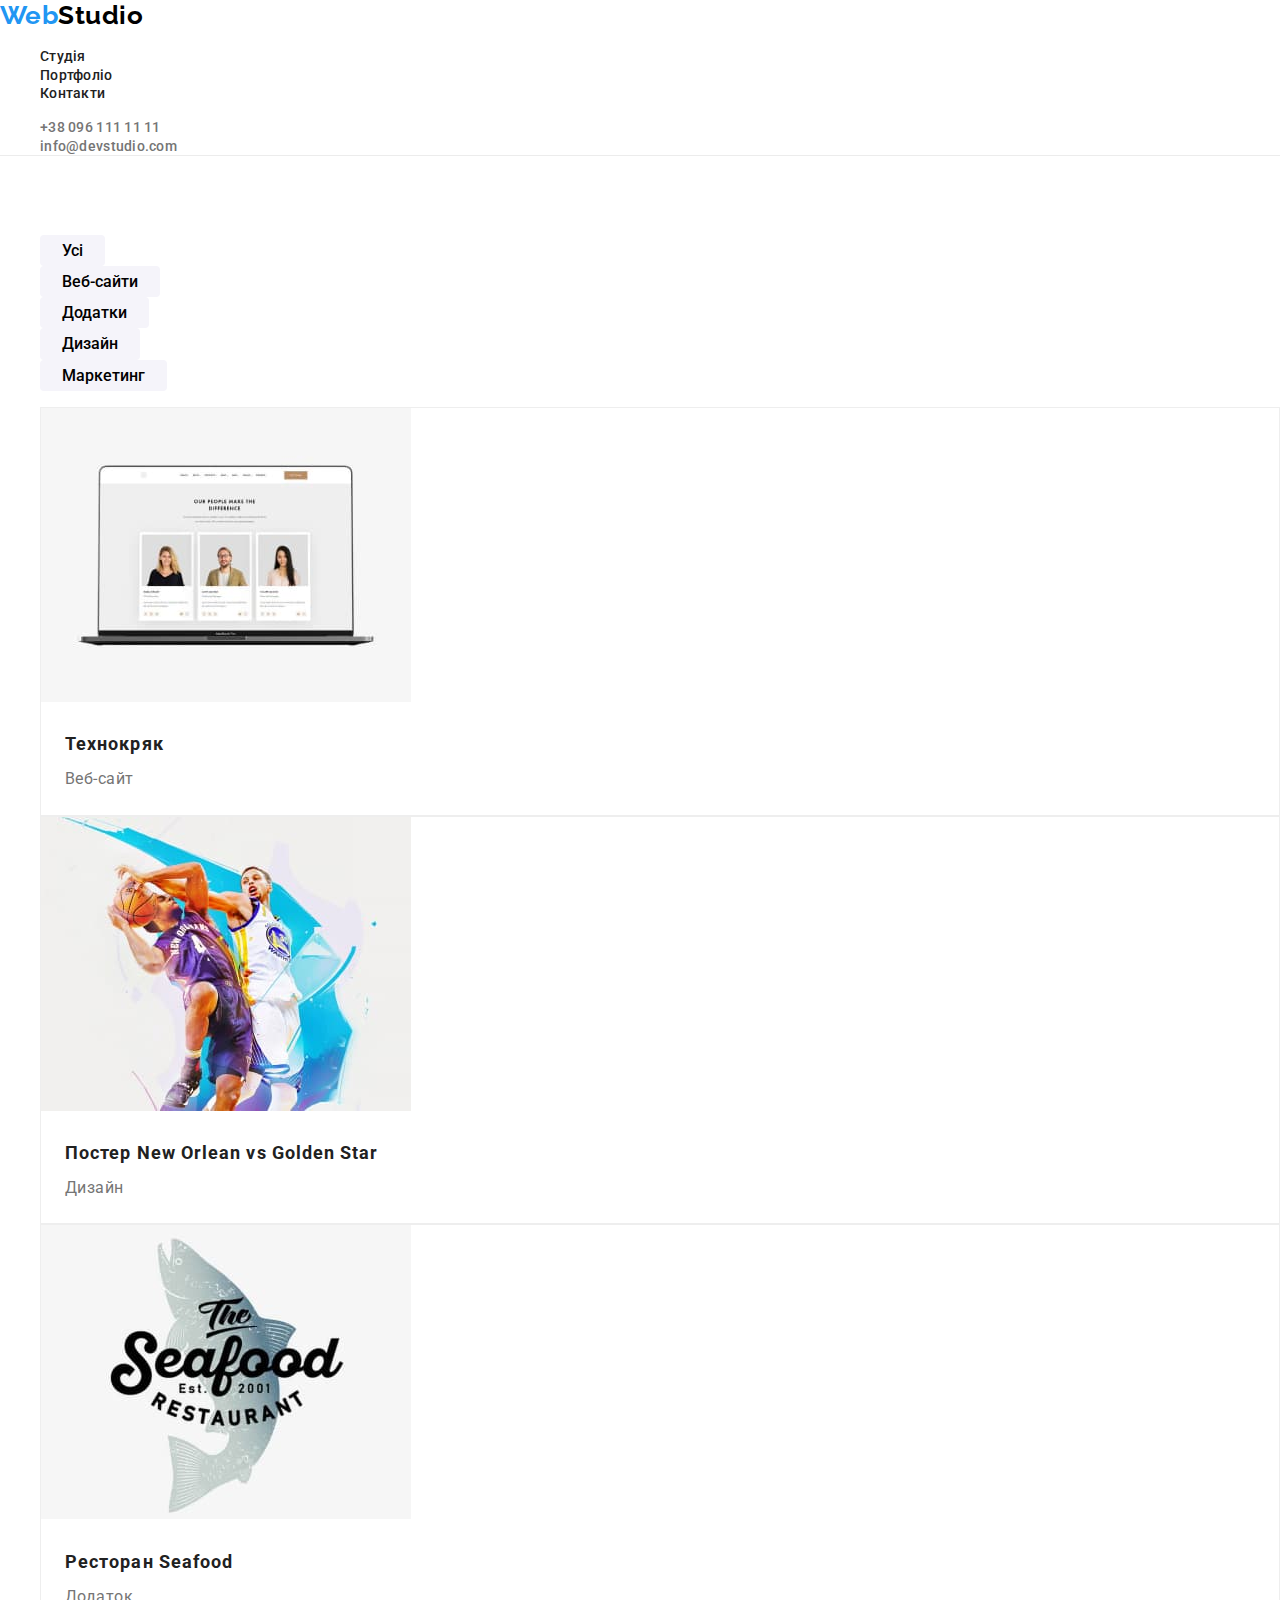
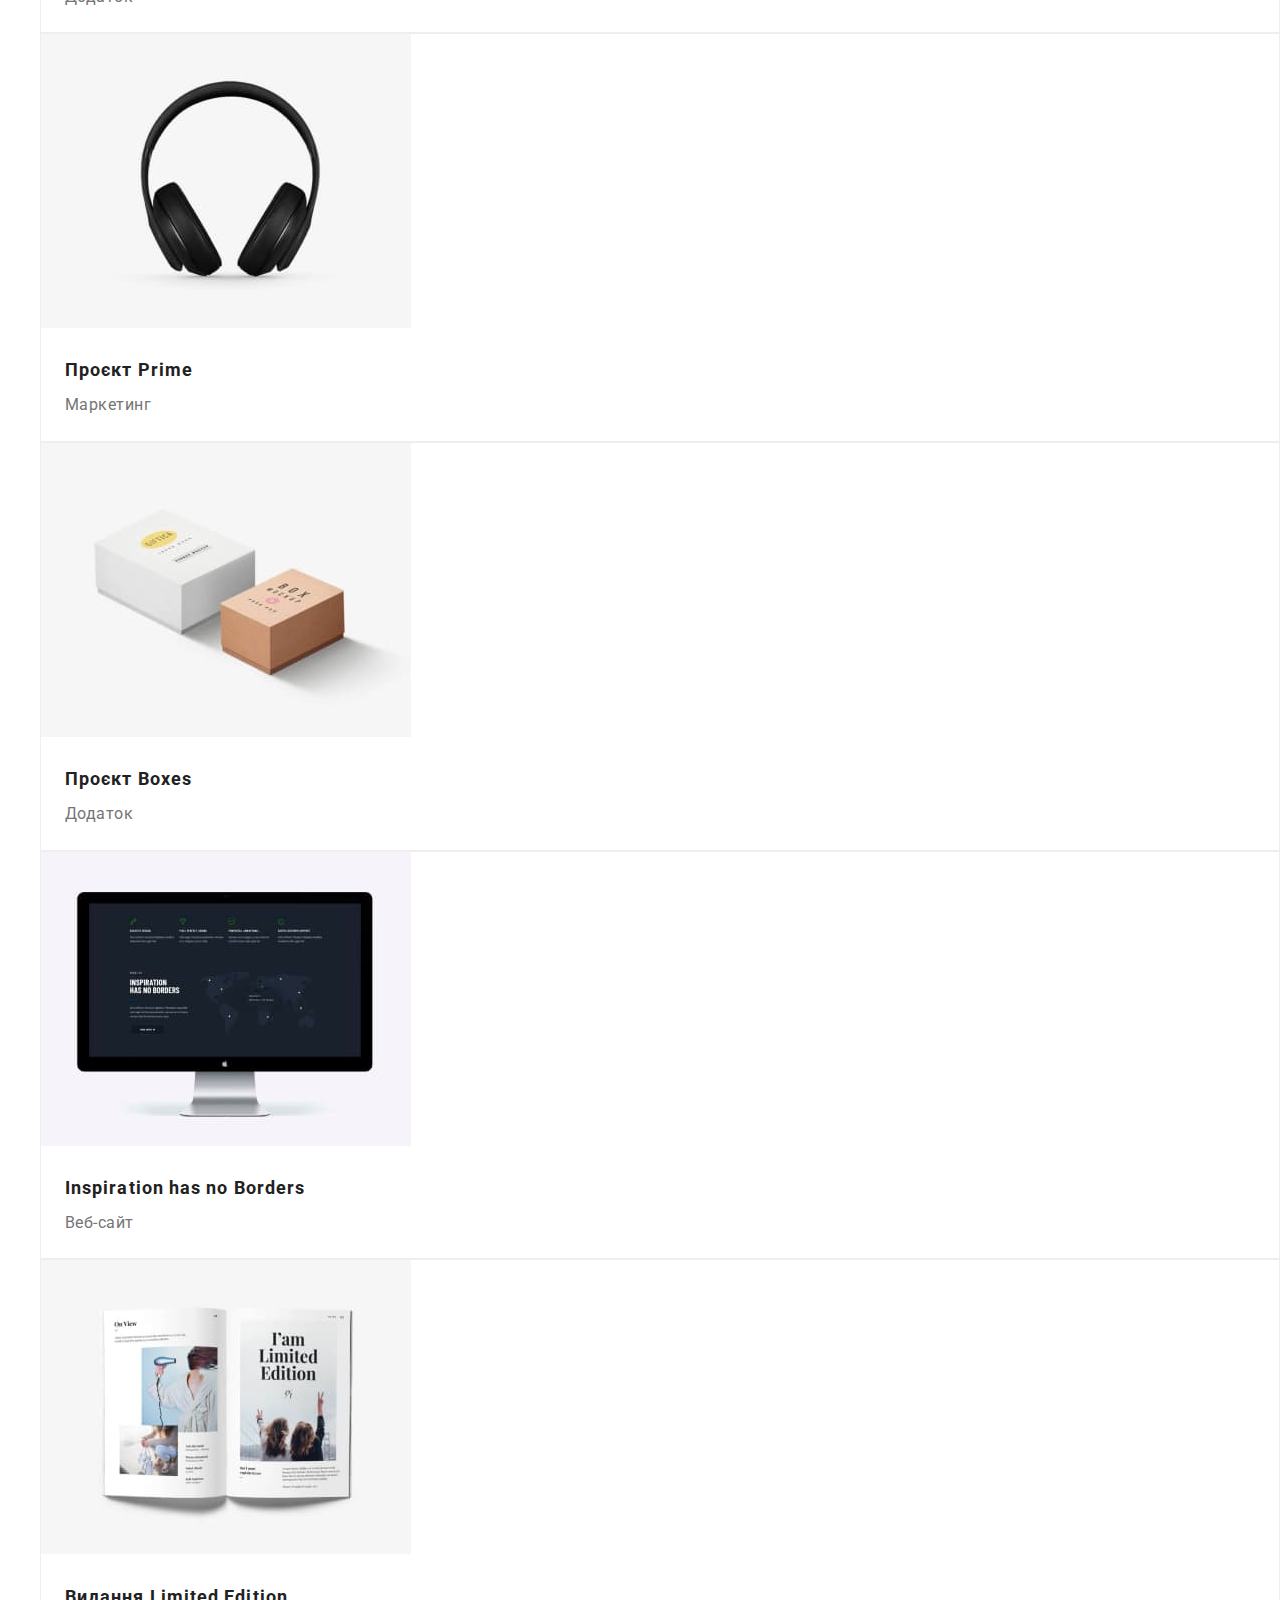
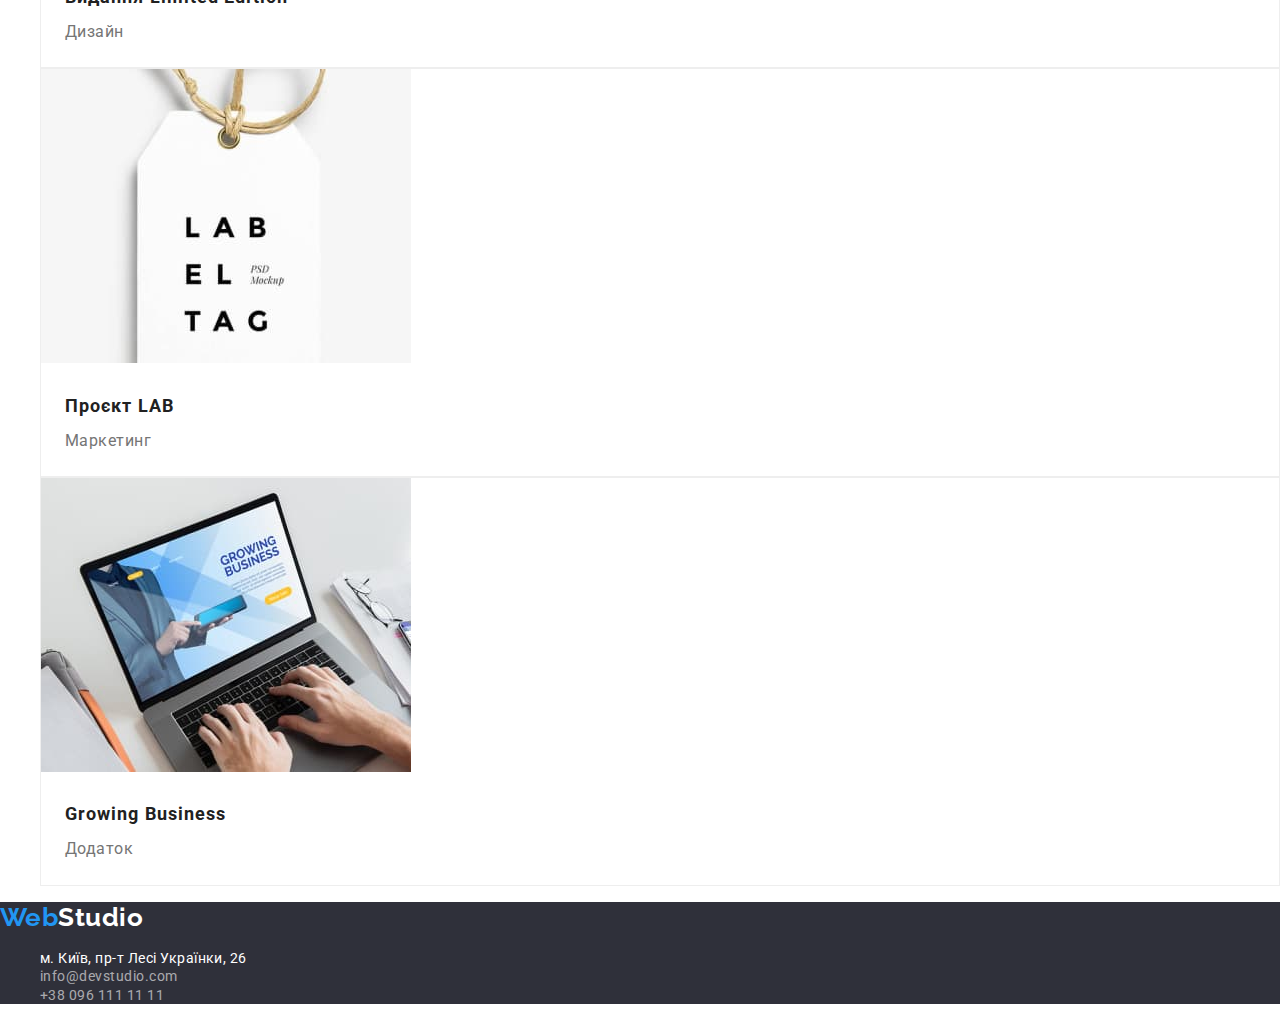
==== commit af3457c7: "Cleaning css" ====
--- a/portfolio.html
+++ b/portfolio.html
@@ -21,83 +21,90 @@
     <!-- Styles -->
     <link rel="stylesheet" href="./css/styles.css" />
   </head>
+
   <body>
     <header class="header">
-      <a class="brand-logo" href="index.html"
-        ><span class="logo-accent-color">Web</span>Studio</a
-      >
-      <nav class="nav-menu">
-        <ul class="nav-menu-list">
-          <li class="nav-menu-item">
-            <a class="nav-menu-link" href="index.html">Студія</a>
-          </li>
-          <li class="nav-menu-item">
-            <a class="nav-menu-link" href="portfolio.html">Портфоліо</a>
-          </li>
-          <li class="nav-menu-item">
-            <a class="nav-menu-link" href="/">Контакти</a>
+      <nav class="menu"></nav>
+        <a class="brand-logo link" href="index.html"
+          ><span class="logo-accent-color">Web</span>Studio</a
+        >
+      
+        <ul class="menu-list list">
+          <li class="menu-item">
+            <a class="menu-link link" href="index.html">Студія</a>
+          </li>
+          <li class="menu-item">
+            <a class="menu-link link" href="portfolio.html">Портфоліо</a>
+          </li>
+          <li class="menu-item">
+            <a class="menu-link link" href="/">Контакти</a>
           </li>
         </ul>
       </nav>
-      <ul class="header-contacts-list">
+      <ul class="header-contacts list">
         <li class="header-contacts-item">
-          <a class="header-contacts-link" href="tel:+380961111111"
+          <a class="header-contacts-link link" href="tel:+380961111111"
             >+38 096 111 11 11</a
           >
         </li>
         <li class="header-contacts-item">
-          <a class="header-contacts-link" href="mailto:info@devstudio.com"
+          <a class="header-contacts-link link" href="mailto:info@devstudio.com"
             >info@devstudio.com</a
           >
         </li>
       </ul>
     </header>
+
     <main>
-      <section class="section-portfolio">
+      <section class="portfolio">
         <h1 class="portfolio-title">Портфоліо</h1>
-        <ul class="portfolio-filter-list">
-          <li class="portfolio-filter-item">
-            <button class="portfolio-filter-button" type="button">Усі</button>
-          </li>
-          <li class="portfolio-filter-item">
-            <button class="portfolio-filter-button" type="button">
+        <ul class="portfolio-filter-list list">
+          <li class="portfolio-filter-item">
+            <button class="portfolio-filter-button button" type="button">Усі</button>
+          </li>
+          <li class="portfolio-filter-item">
+            <button class="portfolio-filter-button button" type="button">
               Веб-сайти
             </button>
           </li>
           <li class="portfolio-filter-item">
-            <button class="portfolio-filter-button" type="button">
+            <button class="portfolio-filter-button button" type="button">
               Додатки
             </button>
           </li>
           <li class="portfolio-filter-item">
-            <button class="portfolio-filter-button" type="button">
+            <button class="portfolio-filter-button button" type="button">
               Дизайн
             </button>
           </li>
           <li class="portfolio-filter-item">
-            <button class="portfolio-filter-button" type="button">
+            <button class="portfolio-filter-button button" type="button">
               Маркетинг
             </button>
           </li>
         </ul>
-        <ul class="portfolio-list">
-          <li class="portfolio-item">
-            <a class="portfolio-link" href="/">
+        <ul class="portfolio-list list">
+          <li class="portfolio-item">
+            <a class="portfolio-link link" href="/">
               <img
                 class="portfolio-link-image"
                 src="./images/portfolio1.jpeg"
                 alt=""
+                width="370"
+                height="294"
               />
               <h2 class="portfolio-link-title">Технокряк</h2>
               <p class="portfolio-link-text">Веб-сайт</p>
             </a>
           </li>
           <li class="portfolio-item">
-            <a class="portfolio-link" href="/">
+            <a class="portfolio-link link" href="/">
               <img
                 class="portfolio-link-image"
                 src="./images/portfolio2.jpeg"
                 alt=""
+                width="370"
+                height="294"
               />
               <h2 class="portfolio-link-title">
                 Постер New Orlean vs Golden Star
@@ -106,77 +113,91 @@
             </a>
           </li>
           <li class="portfolio-item">
-            <a class="portfolio-link" href="/">
+            <a class="portfolio-link link" href="/">
               <img
                 class="portfolio-link-image"
                 src="./images/portfolio3.jpeg"
                 alt=""
+                width="370"
+                height="294"
               />
               <h2 class="portfolio-link-title">Ресторан Seafood</h2>
               <p class="portfolio-link-text">Додаток</p>
             </a>
           </li>
           <li class="portfolio-item">
-            <a class="portfolio-link" href="/">
+            <a class="portfolio-link link" href="/">
               <img
                 class="portfolio-link-image"
                 src="./images/portfolio4.jpeg"
                 alt=""
+                width="370"
+                height="294"
               />
               <h2 class="portfolio-link-title">Проєкт Prime</h2>
               <p class="portfolio-link-text">Маркетинг</p>
             </a>
           </li>
           <li class="portfolio-item">
-            <a class="portfolio-link" href="/">
+            <a class="portfolio-link link" href="/">
               <img
                 class="portfolio-link-image"
                 src="./images/portfolio5.jpeg"
                 alt=""
+                width="370"
+                height="294"
               />
               <h2 class="portfolio-link-title">Проєкт Boxes</h2>
               <p class="portfolio-link-text">Додаток</p>
             </a>
           </li>
           <li class="portfolio-item">
-            <a class="portfolio-link" href="/">
+            <a class="portfolio-link link" href="/">
               <img
                 class="portfolio-link-image"
                 src="./images/portfolio6.jpeg"
                 alt=""
+                width="370"
+                height="294"
               />
               <h2 class="portfolio-link-title">Inspiration has no Borders</h2>
               <p class="portfolio-link-text">Веб-сайт</p>
             </a>
           </li>
           <li class="portfolio-item">
-            <a class="portfolio-link" href="/">
+            <a class="portfolio-link link" href="/">
               <img
                 class="portfolio-link-image"
                 src="./images/portfolio7.jpeg"
                 alt=""
+                width="370"
+                height="294"
               />
               <h2 class="portfolio-link-title">Видання Limited Edition</h2>
               <p class="portfolio-link-text">Дизайн</p>
             </a>
           </li>
           <li class="portfolio-item">
-            <a class="portfolio-link" href="/">
+            <a class="portfolio-link link" href="/">
               <img
                 class="portfolio-link-image"
                 src="./images/portfolio8.jpeg"
                 alt=""
+                width="370"
+                height="294"
               />
               <h2 class="portfolio-link-title">Проєкт LAB</h2>
               <p class="portfolio-link-text">Маркетинг</p>
             </a>
           </li>
           <li class="portfolio-item">
-            <a class="portfolio-link" href="/">
+            <a class="portfolio-link link" href="/">
               <img
                 class="portfolio-link-image"
                 src="./images/portfolio9.jpeg"
                 alt=""
+                width="370"
+                height="294"
               />
               <h2 class="portfolio-link-title">Growing Business</h2>
               <p class="portfolio-link-text">Додаток</p>
@@ -185,15 +206,16 @@
         </ul>
       </section>
     </main>
+
     <footer class="footer">
-      <a class="brand-logo" href="index.html"
+      <a class="brand-logo link" href="index.html"
         ><span class="logo-accent-color">Web</span>Studio</a
       >
       <address class="address">
-        <ul class="address-list">
+        <ul class="address-list list">
           <li class="address-item">
             <a
-              class="address-link location-link"
+              class="address-link location-link link"
               href="https://goo.gl/maps/HwtQE2mgHwNeuMtz8"
               target="_blank"
               rel="noopener noreferrer nofollow"
@@ -201,12 +223,12 @@
             >
           </li>
           <li class="address-item">
-            <a class="address-link" href="mailto:info@devstudio.com"
+            <a class="address-link link" href="mailto:info@devstudio.com"
               >info@devstudio.com</a
             >
           </li>
           <li class="address-item">
-            <a class="address-link" href="tel:+380961111111"
+            <a class="address-link link" href="tel:+380961111111"
               >+38 096 111 11 11</a
             >
           </li>
--- a/css/styles.css
+++ b/css/styles.css
@@ -8,6 +8,18 @@
   --secondary-bg-color: #f5f4fa;
 }
 
+.list {
+  list-style: none;
+}
+
+.link {
+  text-decoration: none;
+}
+
+.button:hover {
+  cursor: pointer;
+}
+
 body {
   font-family: "Roboto", sans-serif;
 
@@ -16,17 +28,16 @@
   color: var(--text-color);
 }
 
-/* --Header styles-- */
+/* ================= HEADER ================= */
 
 .header {
-  text-align: left;
-
   box-shadow: 0px 1px 0px #ececec;
 
   background-color: var(--bg-color);
 }
 
 /* Logo */
+
 .brand-logo {
   color: #000;
 
@@ -34,45 +45,38 @@
   font-weight: 700;
   font-size: 26px;
   line-height: 1.2;
-  text-decoration: none;
-}
+}
+
 .logo-accent-color {
   color: var(--accent-color);
 }
 
 /* Navigation Menu */
-.nav-menu-list {
-  list-style-type: none;
-  text-align: left;
-}
-
-.nav-menu-link {
+
+.menu-link {
   color: var(--text-color);
 
   font-weight: 500;
   font-size: 14px;
   line-height: 1.1;
   letter-spacing: 0.02em;
-  text-decoration: none;
-}
-.nav-menu-link:visited {
-  color: var(--text-color);
-}
-.nav-menu-link:hover,
-.nav-menu-link:focus {
+}
+
+.menu-link:visited {
+  color: var(--text-color);
+}
+
+.menu-link:hover,
+.menu-link:focus {
   color: var(--accent-color);
 }
 
 /* Contacts links */
-.header-contacts-list {
-  list-style-type: none;
-}
 .header-contacts-link {
   font-weight: 500;
   font-size: 14px;
   line-height: 1.1;
   letter-spacing: 0.02em;
-  text-decoration: none;
 }
 .header-contacts-link:link,
 .header-contacts-link:visited {
@@ -83,7 +87,7 @@
   color: var(--accent-color);
 }
 
-/* --Footer styles-- */
+/* ================= FOOTER ================= */
 
 .footer {
   background-color: var(--dark-bg-color);
@@ -96,11 +100,6 @@
 }
 
 /* Address */
-.address-list {
-  list-style-type: none;
-  display: inline-block;
-  text-align: left;
-}
 
 .address-link {
   color: rgba(255, 255, 255, 0.6);
@@ -108,22 +107,18 @@
   font-style: normal;
   font-size: 14px;
   line-height: 1.2;
-  /* or 171% */
-  text-decoration: none;
 }
 
 .location-link {
   color: var(--white-color);
 }
 
-/* --Index page styles-- */
-
-/* Hero section */
-
-.section-hero {
+/* ================= INDEX PAGE ================= */
+
+/* --- HERO SECTION --- */
+
+.hero {
   background-color: var(--dark-bg-color);
-
-  text-align: center;
 }
 
 .hero-title {
@@ -134,15 +129,11 @@
   font-weight: 900;
   font-size: 44px;
   line-height: 1.4;
-  /* or 136% */
-  text-align: center;
   letter-spacing: 0.06em;
   text-transform: uppercase;
 }
 
 .hero-button {
-  margin-top: 30px;
-
   border: 0;
   border-radius: 4px;
   box-shadow: 0px 4px 4px rgba(0, 0, 0, 0.15);
@@ -152,35 +143,19 @@
   font-weight: 700;
   font-size: 16px;
   line-height: 1.9;
-  /* identical to box height, or 188% */
   letter-spacing: 0.06em;
-  text-align: center;
-}
-.hero-button:hover {
-  cursor: pointer;
-}
-
-/* "Наші переваги" section */
-
-.section-features {
-  background-color: var(--bg-color);
-
-  text-align: center;
+}
+
+/* --- "НАШІ ПЕРЕВАГИ" SECTION --- */
+
+.features {
+  background-color: var(--bg-color);
 }
 
 .features-title {
   visibility: hidden;
 }
 
-.features-list {
-  display: inline-block;
-  padding: 0;
-  margin: 0;
-
-  text-align: left;
-  list-style-type: none;
-}
-
 .features-item-title {
   font-weight: 700;
   font-size: 14px;
@@ -193,62 +168,30 @@
 
   font-size: 14px;
   line-height: 1.7;
-  /* or 171% */
-}
-
-/* "Чим ми займаємося" section */
+}
+
+/* --- "ЧИМ МИ ЗАЙМАЄМОСЯ" SECTION --- */
 
 .section-about {
   background-color: var(--bg-color);
-
-  text-align: center;
 }
 
 .about-title {
   font-weight: 700;
   font-size: 36px;
   line-height: 1.2;
-
-  text-align: center;
-}
-
-.about-list {
-  display: inline-block;
-  padding: 0;
-  margin: 0;
-
-  text-align: left;
-  list-style-type: none;
-}
-
-.about-item-image {
-  height: 294px;
-  width: 370px;
-}
-
-/* "Наша команда" section */
-
-.section-team {
+}
+
+/* --- "НАША КОМАНДА" SECTION --- */
+
+.team {
   background-color: var(--secondary-bg-color);
-
-  text-align: center;
 }
 
 .team-title {
   font-weight: 700;
   font-size: 36px;
   line-height: 1.2;
-
-  text-align: center;
-}
-
-.team-list {
-  display: inline-block;
-  padding: 0;
-  margin: 0;
-
-  text-align: left;
-  list-style-type: none;
 }
 
 .team-card {
@@ -257,21 +200,12 @@
   box-shadow: 0px 1px 3px rgba(0, 0, 0, 0.12), 0px 1px 1px rgba(0, 0, 0, 0.14),
     0px 2px 1px rgba(0, 0, 0, 0.2);
   border-radius: 0px 0px 4px 4px;
-
-  text-align: center;
-}
-
-.team-card-image {
-  width: 270px;
 }
 
 .team-card-title {
   font-weight: 500;
   font-size: 16px;
   line-height: 1.2;
-  /* identical to box height */
-
-  text-align: center;
 }
 
 .team-card-text {
@@ -279,39 +213,21 @@
 
   font-size: 16px;
   line-height: 1.2;
-  /* identical to box height */
-  text-align: center;
-}
-
-/* --Portfolio page styles-- */
-
-/* Portfolio section */
-
-.section-portfolio {
-  background-color: var(--bg-color);
-
-  text-align: center;
+}
+
+/* ================= PORTFOLIO PAGE ================= */
+
+/* --- PORTFOLIO SECTION --- */
+
+.portfolio {
+  background-color: var(--bg-color);
 }
 
 .portfolio-title {
   visibility: hidden;
 }
 
-.portfolio-filter-list {
-  display: inline-block;
-  padding: 0;
-  margin: 0;
-
-  text-align: left;
-  list-style-type: none;
-}
-
-.portfolio-filter-item {
-  text-align: center;
-}
-
 .portfolio-filter-button {
-  height: 38px;
   padding-top: 6px;
   padding-right: 22px;
   padding-bottom: 6px;
@@ -324,41 +240,17 @@
   font-weight: 500;
   font-size: 16px;
   line-height: 1.2;
-  /* identical to box height, or 162% */
-  text-align: center;
 }
 
 .portfolio-filter-button:hover,
 .portfolio-filter-button:focus {
   background-color: var(--accent-color);
   color: var(--white-color);
-
-  cursor: pointer;
-}
-
-.portfolio-list {
-  display: inline-block;
-  padding: 0;
-  margin: 0;
-
-  text-align: left;
-  list-style-type: none;
 }
 
 .portfolio-item {
   background-color: var(--bg-color);
   border: 1px solid #eeeeee;
-
-  text-align: left;
-}
-
-.portfolio-link {
-  text-decoration: none;
-}
-
-.portfolio-link-image {
-  width: 370px;
-  height: 294px;
 }
 
 .portfolio-link-title {
@@ -372,7 +264,6 @@
   font-weight: 700;
   font-size: 18px;
   line-height: 2;
-  /* identical to box height, or 200% */
   letter-spacing: 0.06em;
 }
 
@@ -386,5 +277,4 @@
 
   font-size: 16px;
   line-height: 1.9;
-  /* identical to box height, or 188% */
-}
+}
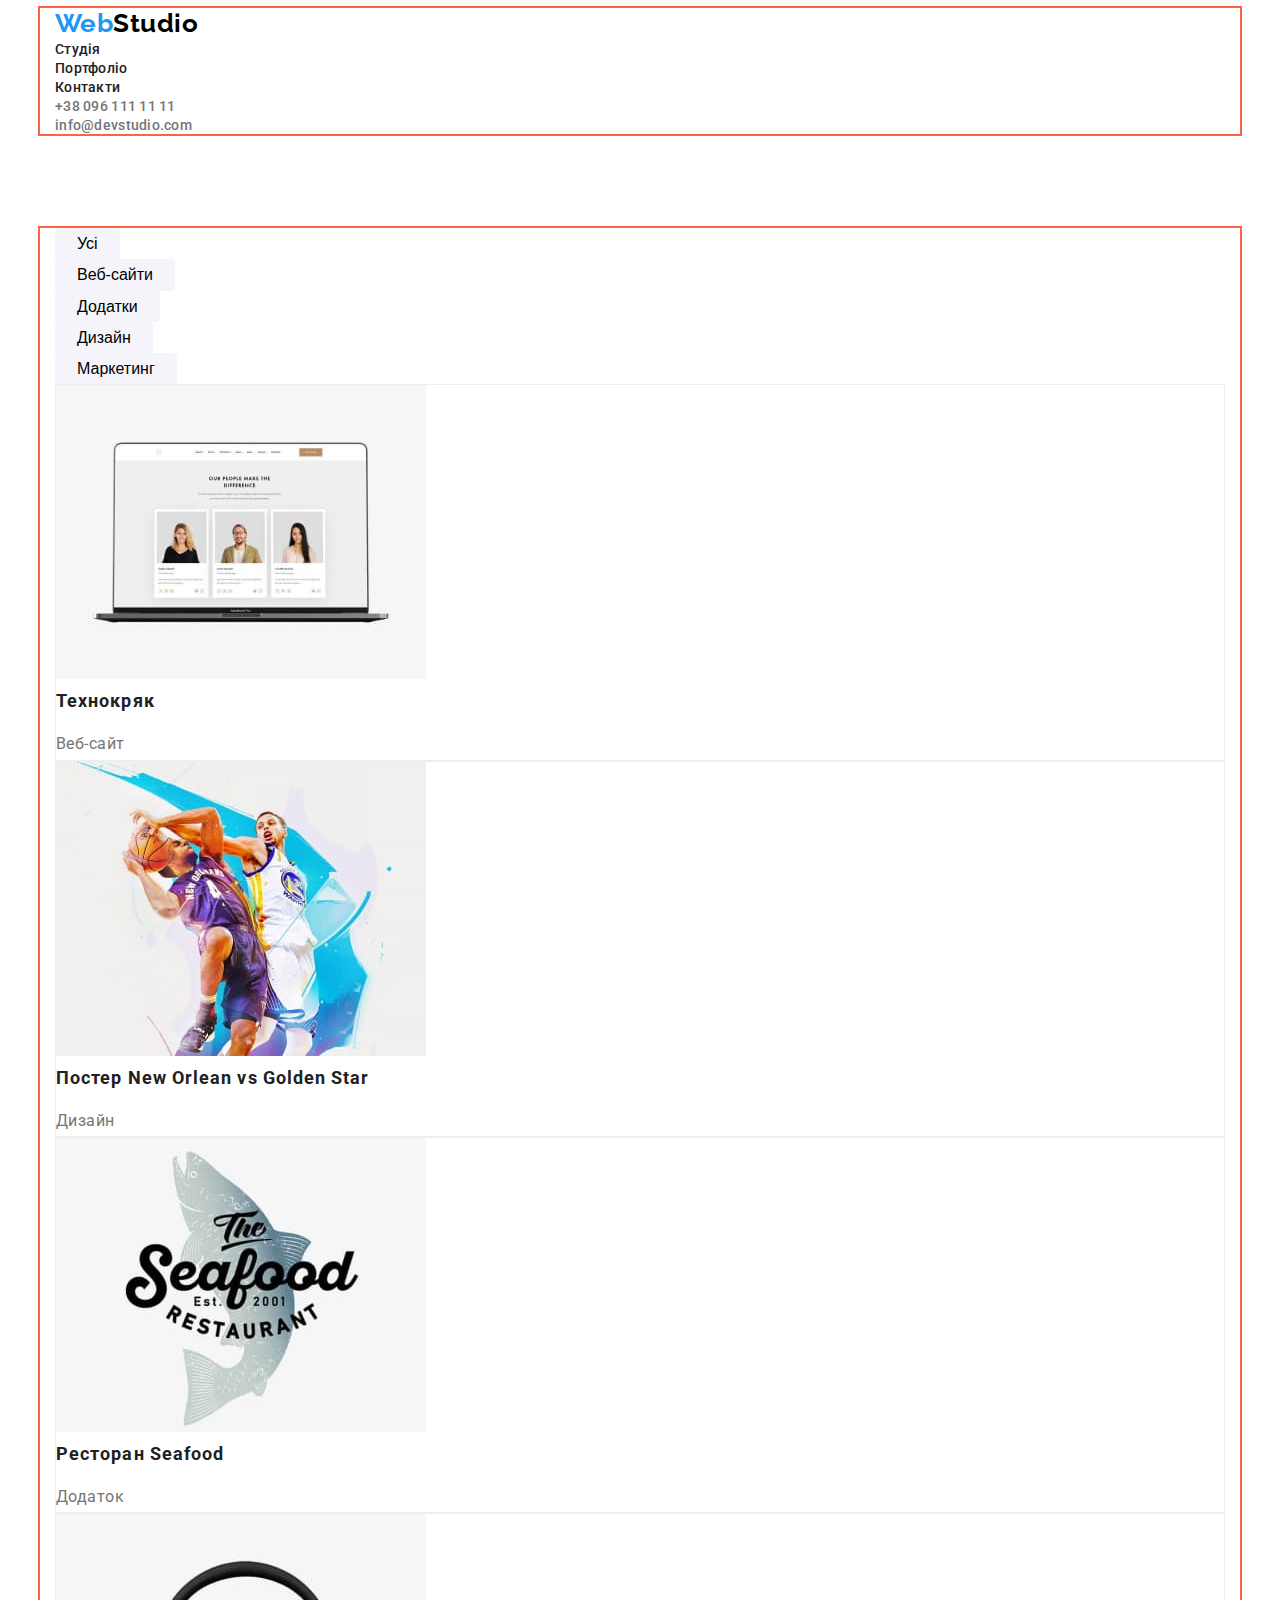
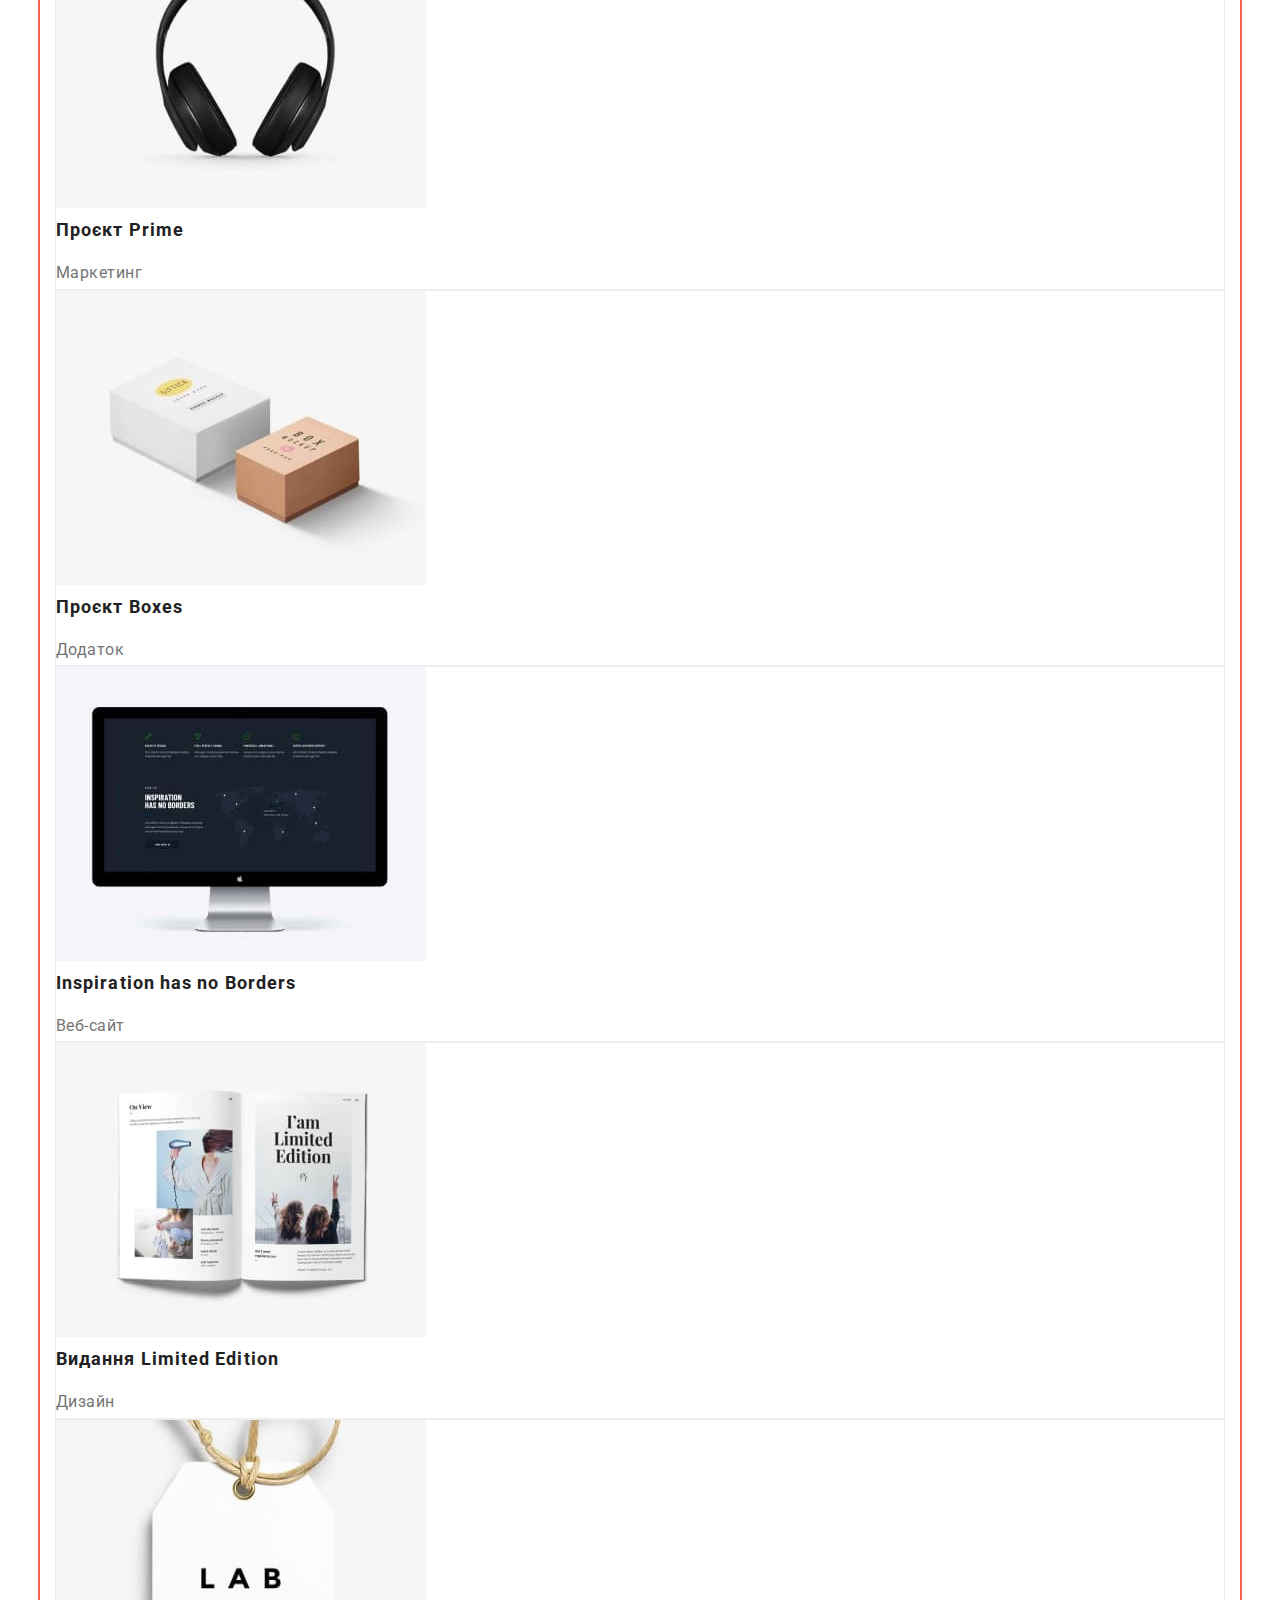
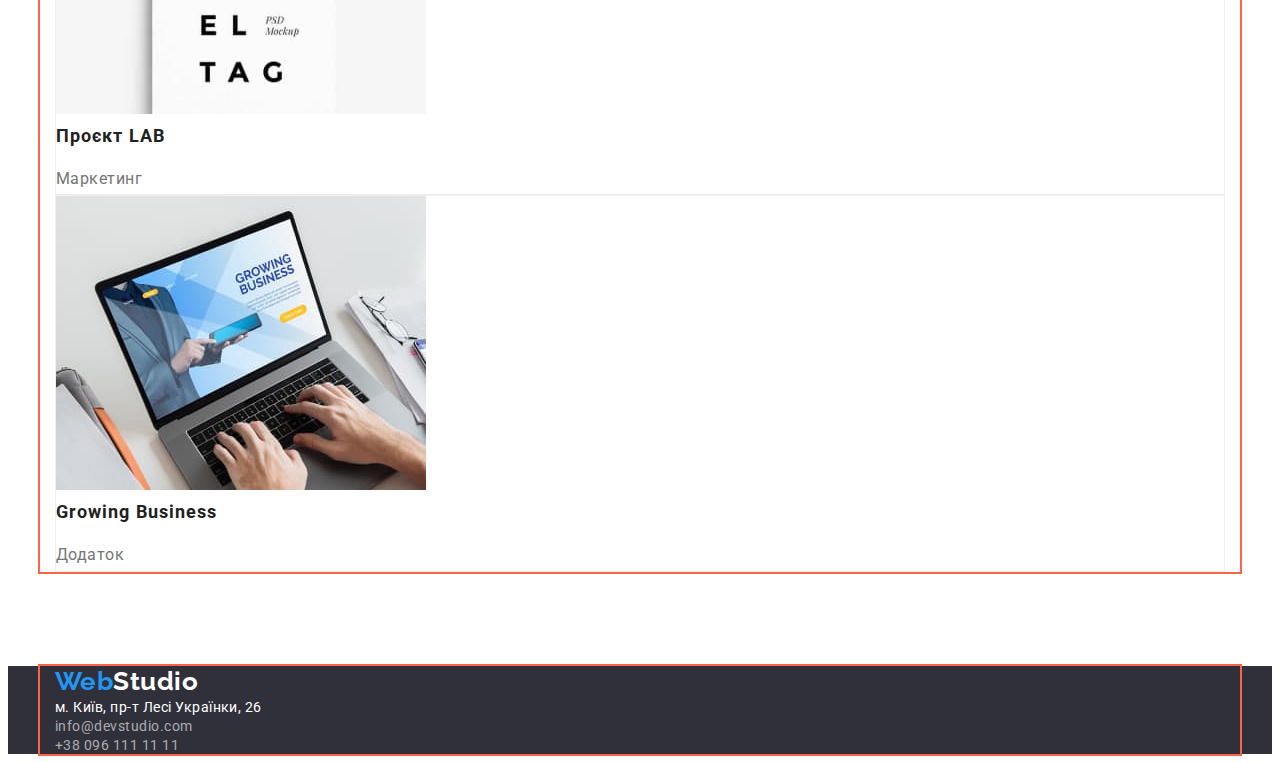
==== commit 6551dfd7: "Block positioning" ====
--- a/portfolio.html
+++ b/portfolio.html
@@ -6,11 +6,6 @@
     <meta name="viewport" content="width=device-width, initial-scale=1.0" />
     <title>Портфоліо</title>
 
-    <!-- Normalize -->
-    <link
-      rel="stylesheet"
-      href="https://cdnjs.cloudflare.com/ajax/libs/modern-normalize/1.0.0/modern-normalize.min.css"
-    />
     <!-- Fonts -->
     <link rel="preconnect" href="https://fonts.googleapis.com" />
     <link rel="preconnect" href="https://fonts.gstatic.com" crossorigin />
@@ -18,222 +13,260 @@
       href="https://fonts.googleapis.com/css2?family=Raleway:wght@700&family=Roboto:wght@400;500;700;900&display=swap"
       rel="stylesheet"
     />
+
+    <!-- Normalize -->
+    <link
+      rel="stylesheet"
+      href="https://cdnjs.cloudflare.com/ajax/libs/modern-normalize/1.1.0/modern-normalize.min.css"
+      integrity="sha512-wpPYUAdjBVSE4KJnH1VR1HeZfpl1ub8YT/NKx4PuQ5NmX2tKuGu6U/JRp5y+Y8XG2tV+wKQpNHVUX03MfMFn9Q=="
+      crossorigin="anonymous"
+      referrerpolicy="no-referrer"
+    />
+
     <!-- Styles -->
     <link rel="stylesheet" href="./css/styles.css" />
   </head>
 
   <body>
     <header class="header">
-      <nav class="menu"></nav>
+      <div class="container">
+        <nav class="menu">
+          <a class="brand-logo link" href="index.html"
+            ><span class="logo-accent-color">Web</span>Studio</a
+          >
+
+          <ul class="menu-list list">
+            <li class="menu-item">
+              <a class="menu-link link" href="index.html">Студія</a>
+            </li>
+
+            <li class="menu-item">
+              <a class="menu-link link" href="portfolio.html">Портфоліо</a>
+            </li>
+
+            <li class="menu-item">
+              <a class="menu-link link" href="/">Контакти</a>
+            </li>
+          </ul>
+        </nav>
+
+        <ul class="header-contacts list">
+          <li class="header-contacts-item">
+            <a class="header-contacts-link link" href="tel:+380961111111"
+              >+38 096 111 11 11</a
+            >
+          </li>
+
+          <li class="header-contacts-item">
+            <a
+              class="header-contacts-link link"
+              href="mailto:info@devstudio.com"
+              >info@devstudio.com</a
+            >
+          </li>
+        </ul>
+      </div>
+    </header>
+
+    <main>
+      <!-- PORTFOLIO SECTION -->
+      <section class="portfolio section">
+        <div class="container">
+          <h1 class="portfolio-title">Портфоліо</h1>
+          <ul class="portfolio-filter-list list">
+            <li class="portfolio-filter-item">
+              <button class="portfolio-filter-button button" type="button">
+                Усі
+              </button>
+            </li>
+
+            <li class="portfolio-filter-item">
+              <button class="portfolio-filter-button button" type="button">
+                Веб-сайти
+              </button>
+            </li>
+
+            <li class="portfolio-filter-item">
+              <button class="portfolio-filter-button button" type="button">
+                Додатки
+              </button>
+            </li>
+
+            <li class="portfolio-filter-item">
+              <button class="portfolio-filter-button button" type="button">
+                Дизайн
+              </button>
+            </li>
+
+            <li class="portfolio-filter-item">
+              <button class="portfolio-filter-button button" type="button">
+                Маркетинг
+              </button>
+            </li>
+          </ul>
+
+          <ul class="portfolio-list list">
+            <li class="portfolio-item">
+              <a class="portfolio-link link" href="/">
+                <img
+                  class="portfolio-link-image"
+                  src="./images/portfolio1.jpeg"
+                  alt=""
+                  width="370"
+                  height="294"
+                />
+                <h2 class="portfolio-link-title">Технокряк</h2>
+                <p class="portfolio-link-text">Веб-сайт</p>
+              </a>
+            </li>
+
+            <li class="portfolio-item">
+              <a class="portfolio-link link" href="/">
+                <img
+                  class="portfolio-link-image"
+                  src="./images/portfolio2.jpeg"
+                  alt=""
+                  width="370"
+                  height="294"
+                />
+                <h2 class="portfolio-link-title">
+                  Постер New Orlean vs Golden Star
+                </h2>
+                <p class="portfolio-link-text">Дизайн</p>
+              </a>
+            </li>
+
+            <li class="portfolio-item">
+              <a class="portfolio-link link" href="/">
+                <img
+                  class="portfolio-link-image"
+                  src="./images/portfolio3.jpeg"
+                  alt=""
+                  width="370"
+                  height="294"
+                />
+                <h2 class="portfolio-link-title">Ресторан Seafood</h2>
+                <p class="portfolio-link-text">Додаток</p>
+              </a>
+            </li>
+
+            <li class="portfolio-item">
+              <a class="portfolio-link link" href="/">
+                <img
+                  class="portfolio-link-image"
+                  src="./images/portfolio4.jpeg"
+                  alt=""
+                  width="370"
+                  height="294"
+                />
+                <h2 class="portfolio-link-title">Проєкт Prime</h2>
+                <p class="portfolio-link-text">Маркетинг</p>
+              </a>
+            </li>
+
+            <li class="portfolio-item">
+              <a class="portfolio-link link" href="/">
+                <img
+                  class="portfolio-link-image"
+                  src="./images/portfolio5.jpeg"
+                  alt=""
+                  width="370"
+                  height="294"
+                />
+                <h2 class="portfolio-link-title">Проєкт Boxes</h2>
+                <p class="portfolio-link-text">Додаток</p>
+              </a>
+            </li>
+
+            <li class="portfolio-item">
+              <a class="portfolio-link link" href="/">
+                <img
+                  class="portfolio-link-image"
+                  src="./images/portfolio6.jpeg"
+                  alt=""
+                  width="370"
+                  height="294"
+                />
+                <h2 class="portfolio-link-title">Inspiration has no Borders</h2>
+                <p class="portfolio-link-text">Веб-сайт</p>
+              </a>
+            </li>
+
+            <li class="portfolio-item">
+              <a class="portfolio-link link" href="/">
+                <img
+                  class="portfolio-link-image"
+                  src="./images/portfolio7.jpeg"
+                  alt=""
+                  width="370"
+                  height="294"
+                />
+                <h2 class="portfolio-link-title">Видання Limited Edition</h2>
+                <p class="portfolio-link-text">Дизайн</p>
+              </a>
+            </li>
+
+            <li class="portfolio-item">
+              <a class="portfolio-link link" href="/">
+                <img
+                  class="portfolio-link-image"
+                  src="./images/portfolio8.jpeg"
+                  alt=""
+                  width="370"
+                  height="294"
+                />
+                <h2 class="portfolio-link-title">Проєкт LAB</h2>
+                <p class="portfolio-link-text">Маркетинг</p>
+              </a>
+            </li>
+
+            <li class="portfolio-item">
+              <a class="portfolio-link link" href="/">
+                <img
+                  class="portfolio-link-image"
+                  src="./images/portfolio9.jpeg"
+                  alt=""
+                  width="370"
+                  height="294"
+                />
+                <h2 class="portfolio-link-title">Growing Business</h2>
+                <p class="portfolio-link-text">Додаток</p>
+              </a>
+            </li>
+          </ul>
+        </div>
+      </section>
+    </main>
+
+    <footer class="footer">
+      <div class="container">
         <a class="brand-logo link" href="index.html"
           ><span class="logo-accent-color">Web</span>Studio</a
         >
-      
-        <ul class="menu-list list">
-          <li class="menu-item">
-            <a class="menu-link link" href="index.html">Студія</a>
-          </li>
-          <li class="menu-item">
-            <a class="menu-link link" href="portfolio.html">Портфоліо</a>
-          </li>
-          <li class="menu-item">
-            <a class="menu-link link" href="/">Контакти</a>
-          </li>
-        </ul>
-      </nav>
-      <ul class="header-contacts list">
-        <li class="header-contacts-item">
-          <a class="header-contacts-link link" href="tel:+380961111111"
-            >+38 096 111 11 11</a
-          >
-        </li>
-        <li class="header-contacts-item">
-          <a class="header-contacts-link link" href="mailto:info@devstudio.com"
-            >info@devstudio.com</a
-          >
-        </li>
-      </ul>
-    </header>
-
-    <main>
-      <section class="portfolio">
-        <h1 class="portfolio-title">Портфоліо</h1>
-        <ul class="portfolio-filter-list list">
-          <li class="portfolio-filter-item">
-            <button class="portfolio-filter-button button" type="button">Усі</button>
-          </li>
-          <li class="portfolio-filter-item">
-            <button class="portfolio-filter-button button" type="button">
-              Веб-сайти
-            </button>
-          </li>
-          <li class="portfolio-filter-item">
-            <button class="portfolio-filter-button button" type="button">
-              Додатки
-            </button>
-          </li>
-          <li class="portfolio-filter-item">
-            <button class="portfolio-filter-button button" type="button">
-              Дизайн
-            </button>
-          </li>
-          <li class="portfolio-filter-item">
-            <button class="portfolio-filter-button button" type="button">
-              Маркетинг
-            </button>
-          </li>
-        </ul>
-        <ul class="portfolio-list list">
-          <li class="portfolio-item">
-            <a class="portfolio-link link" href="/">
-              <img
-                class="portfolio-link-image"
-                src="./images/portfolio1.jpeg"
-                alt=""
-                width="370"
-                height="294"
-              />
-              <h2 class="portfolio-link-title">Технокряк</h2>
-              <p class="portfolio-link-text">Веб-сайт</p>
-            </a>
-          </li>
-          <li class="portfolio-item">
-            <a class="portfolio-link link" href="/">
-              <img
-                class="portfolio-link-image"
-                src="./images/portfolio2.jpeg"
-                alt=""
-                width="370"
-                height="294"
-              />
-              <h2 class="portfolio-link-title">
-                Постер New Orlean vs Golden Star
-              </h2>
-              <p class="portfolio-link-text">Дизайн</p>
-            </a>
-          </li>
-          <li class="portfolio-item">
-            <a class="portfolio-link link" href="/">
-              <img
-                class="portfolio-link-image"
-                src="./images/portfolio3.jpeg"
-                alt=""
-                width="370"
-                height="294"
-              />
-              <h2 class="portfolio-link-title">Ресторан Seafood</h2>
-              <p class="portfolio-link-text">Додаток</p>
-            </a>
-          </li>
-          <li class="portfolio-item">
-            <a class="portfolio-link link" href="/">
-              <img
-                class="portfolio-link-image"
-                src="./images/portfolio4.jpeg"
-                alt=""
-                width="370"
-                height="294"
-              />
-              <h2 class="portfolio-link-title">Проєкт Prime</h2>
-              <p class="portfolio-link-text">Маркетинг</p>
-            </a>
-          </li>
-          <li class="portfolio-item">
-            <a class="portfolio-link link" href="/">
-              <img
-                class="portfolio-link-image"
-                src="./images/portfolio5.jpeg"
-                alt=""
-                width="370"
-                height="294"
-              />
-              <h2 class="portfolio-link-title">Проєкт Boxes</h2>
-              <p class="portfolio-link-text">Додаток</p>
-            </a>
-          </li>
-          <li class="portfolio-item">
-            <a class="portfolio-link link" href="/">
-              <img
-                class="portfolio-link-image"
-                src="./images/portfolio6.jpeg"
-                alt=""
-                width="370"
-                height="294"
-              />
-              <h2 class="portfolio-link-title">Inspiration has no Borders</h2>
-              <p class="portfolio-link-text">Веб-сайт</p>
-            </a>
-          </li>
-          <li class="portfolio-item">
-            <a class="portfolio-link link" href="/">
-              <img
-                class="portfolio-link-image"
-                src="./images/portfolio7.jpeg"
-                alt=""
-                width="370"
-                height="294"
-              />
-              <h2 class="portfolio-link-title">Видання Limited Edition</h2>
-              <p class="portfolio-link-text">Дизайн</p>
-            </a>
-          </li>
-          <li class="portfolio-item">
-            <a class="portfolio-link link" href="/">
-              <img
-                class="portfolio-link-image"
-                src="./images/portfolio8.jpeg"
-                alt=""
-                width="370"
-                height="294"
-              />
-              <h2 class="portfolio-link-title">Проєкт LAB</h2>
-              <p class="portfolio-link-text">Маркетинг</p>
-            </a>
-          </li>
-          <li class="portfolio-item">
-            <a class="portfolio-link link" href="/">
-              <img
-                class="portfolio-link-image"
-                src="./images/portfolio9.jpeg"
-                alt=""
-                width="370"
-                height="294"
-              />
-              <h2 class="portfolio-link-title">Growing Business</h2>
-              <p class="portfolio-link-text">Додаток</p>
-            </a>
-          </li>
-        </ul>
-      </section>
-    </main>
-
-    <footer class="footer">
-      <a class="brand-logo link" href="index.html"
-        ><span class="logo-accent-color">Web</span>Studio</a
-      >
-      <address class="address">
-        <ul class="address-list list">
-          <li class="address-item">
-            <a
-              class="address-link location-link link"
-              href="https://goo.gl/maps/HwtQE2mgHwNeuMtz8"
-              target="_blank"
-              rel="noopener noreferrer nofollow"
-              >м. Київ, пр-т Лесі Українки, 26</a
-            >
-          </li>
-          <li class="address-item">
-            <a class="address-link link" href="mailto:info@devstudio.com"
-              >info@devstudio.com</a
-            >
-          </li>
-          <li class="address-item">
-            <a class="address-link link" href="tel:+380961111111"
-              >+38 096 111 11 11</a
-            >
-          </li>
-        </ul>
-      </address>
+        <address class="address">
+          <ul class="address-list list">
+            <li class="address-item">
+              <a
+                class="address-link location-link link"
+                href="https://goo.gl/maps/HwtQE2mgHwNeuMtz8"
+                target="_blank"
+                rel="noopener noreferrer nofollow"
+                >м. Київ, пр-т Лесі Українки, 26</a
+              >
+            </li>
+            <li class="address-item">
+              <a class="address-link link" href="mailto:info@devstudio.com"
+                >info@devstudio.com</a
+              >
+            </li>
+            <li class="address-item">
+              <a class="address-link link" href="tel:+380961111111"
+                >+38 096 111 11 11</a
+              >
+            </li>
+          </ul>
+        </address>
+      </div>
     </footer>
   </body>
 </html>
--- a/css/styles.css
+++ b/css/styles.css
@@ -9,6 +9,8 @@
 }
 
 .list {
+  padding: 0;
+  margin: 0;
   list-style: none;
 }
 
@@ -20,6 +22,11 @@
   cursor: pointer;
 }
 
+.section {
+  padding-top: 94px;
+  padding-bottom: 94px;
+}
+
 body {
   font-family: "Roboto", sans-serif;
 
@@ -28,11 +35,19 @@
   color: var(--text-color);
 }
 
+.container {
+  width: 1170px;
+  padding-left: 15px;
+  padding-right: 15px;
+  margin-left: auto;
+  margin-right: auto;
+
+  outline: 2px solid tomato;
+}
+
 /* ================= HEADER ================= */
 
 .header {
-  box-shadow: 0px 1px 0px #ececec;
-
   background-color: var(--bg-color);
 }
 
@@ -95,7 +110,7 @@
 }
 
 /* Logo */
-.footer > .brand-logo {
+.footer .brand-logo {
   color: inherit;
 }
 
@@ -119,10 +134,16 @@
 
 .hero {
   background-color: var(--dark-bg-color);
+
+  text-align: center;
 }
 
 .hero-title {
-  margin: 0;
+  margin-top: 0;
+  margin-right: auto;
+  margin-bottom: 30px;
+  margin-left: auto;
+  max-width: 696px;
 
   color: var(--white-color);
 
@@ -134,6 +155,9 @@
 }
 
 .hero-button {
+  padding: 10px 32px;
+  min-width: 216px;
+
   border: 0;
   border-radius: 4px;
   box-shadow: 0px 4px 4px rgba(0, 0, 0, 0.15);
@@ -153,10 +177,13 @@
 }
 
 .features-title {
-  visibility: hidden;
+  display: none;
 }
 
 .features-item-title {
+  margin-top: 0;
+  margin-bottom: 10px;
+
   font-weight: 700;
   font-size: 14px;
   line-height: 1.1;
@@ -164,6 +191,9 @@
 }
 
 .features-item-text {
+  margin-top: 0;
+  margin-bottom: 0;
+
   color: var(--secondary-text-color);
 
   font-size: 14px;
@@ -172,11 +202,14 @@
 
 /* --- "ЧИМ МИ ЗАЙМАЄМОСЯ" SECTION --- */
 
-.section-about {
+.about {
   background-color: var(--bg-color);
 }
 
 .about-title {
+  margin-top: 0;
+  margin-bottom: 50px;
+
   font-weight: 700;
   font-size: 36px;
   line-height: 1.2;
@@ -189,6 +222,9 @@
 }
 
 .team-title {
+  margin-top: 0;
+  margin-bottom: 50px;
+
   font-weight: 700;
   font-size: 36px;
   line-height: 1.2;
@@ -203,12 +239,18 @@
 }
 
 .team-card-title {
+  margin-top: 0;
+  margin-bottom: 10px;
+
   font-weight: 500;
   font-size: 16px;
   line-height: 1.2;
 }
 
 .team-card-text {
+  margin-top: 0;
+  margin-bottom: 0;
+
   color: var(--secondary-text-color);
 
   font-size: 16px;
@@ -224,7 +266,7 @@
 }
 
 .portfolio-title {
-  visibility: hidden;
+  display: none;
 }
 
 .portfolio-filter-button {
@@ -254,10 +296,8 @@
 }
 
 .portfolio-link-title {
-  margin-top: 20px;
-  margin-right: 24px;
-  margin-bottom: 2px;
-  margin-left: 24px;
+  margin-top: 0;
+  margin-bottom: 10px;
 
   color: var(--text-color);
 
@@ -268,10 +308,8 @@
 }
 
 .portfolio-link-text {
-  margin-top: 2px;
-  margin-right: 24px;
-  margin-bottom: 20px;
-  margin-left: 24px;
+  margin-top: 0;
+  margin-bottom: 0;
 
   color: var(--secondary-text-color);
 
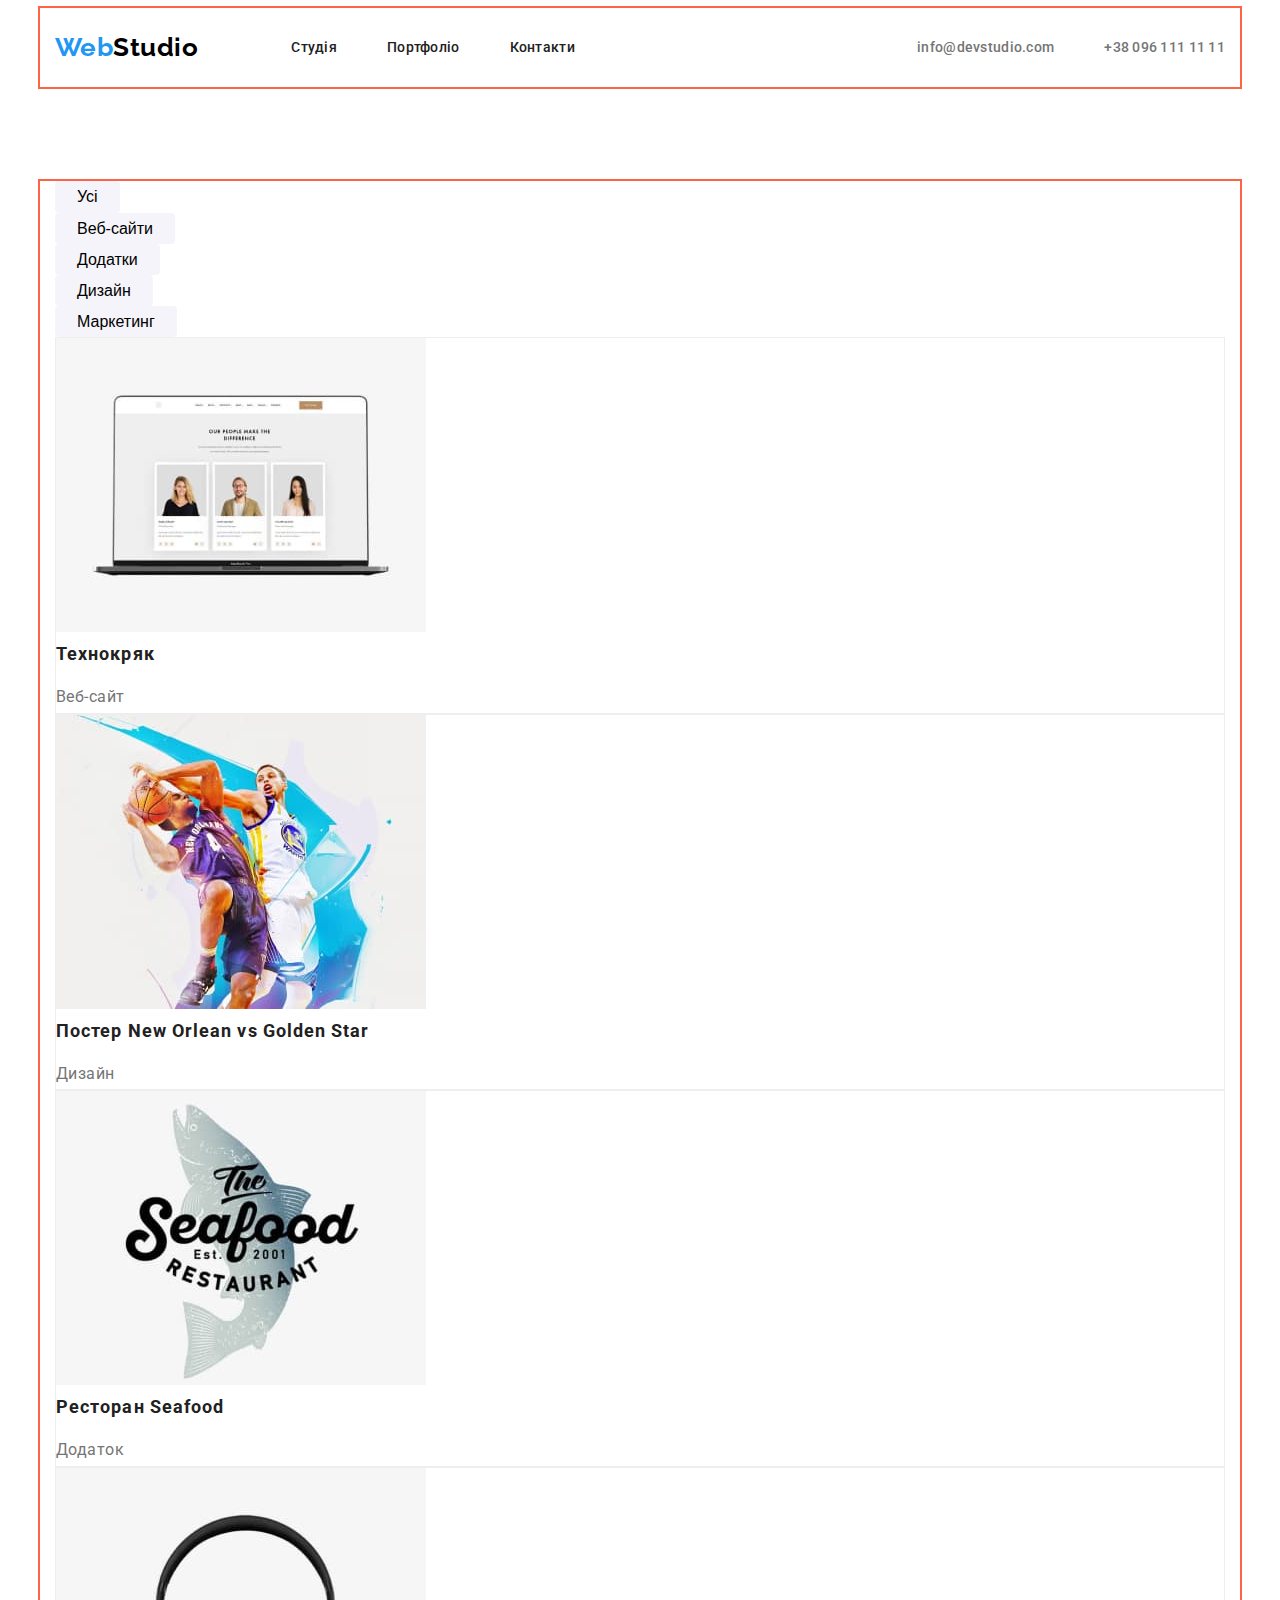
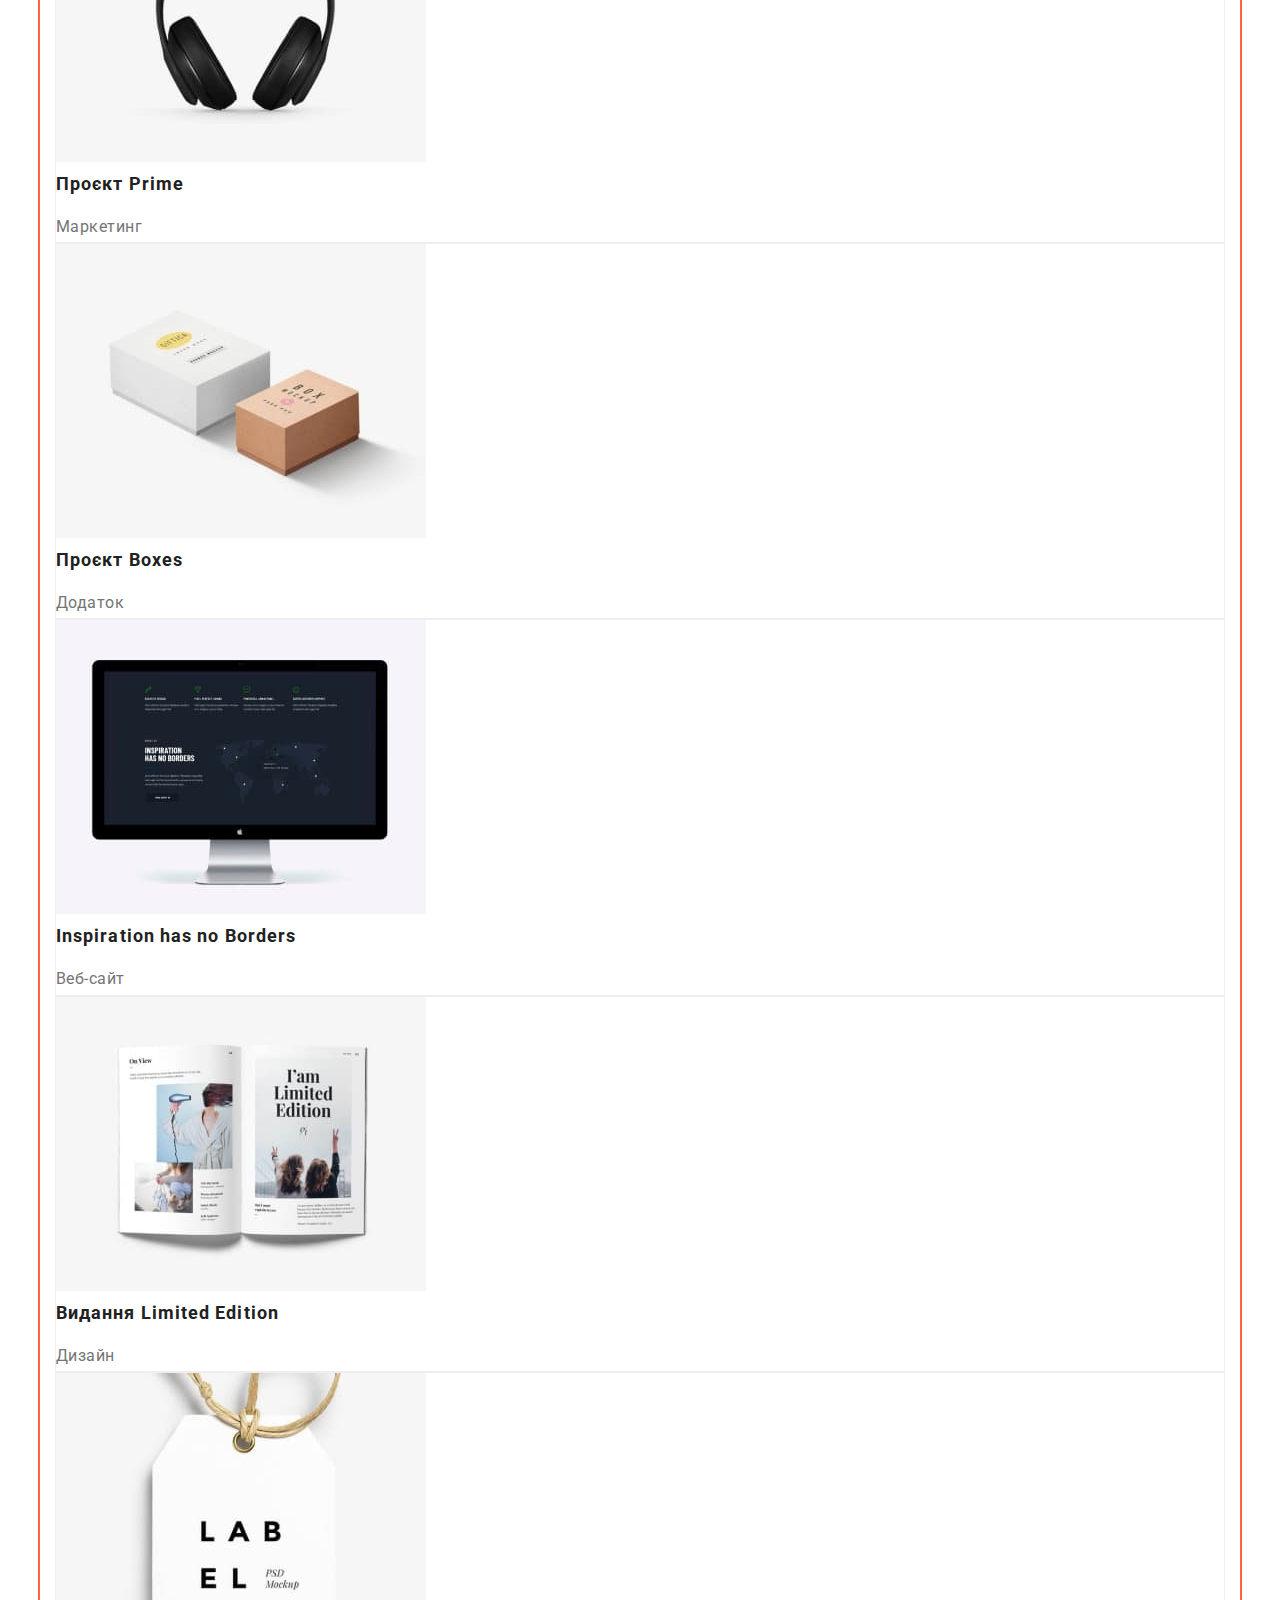
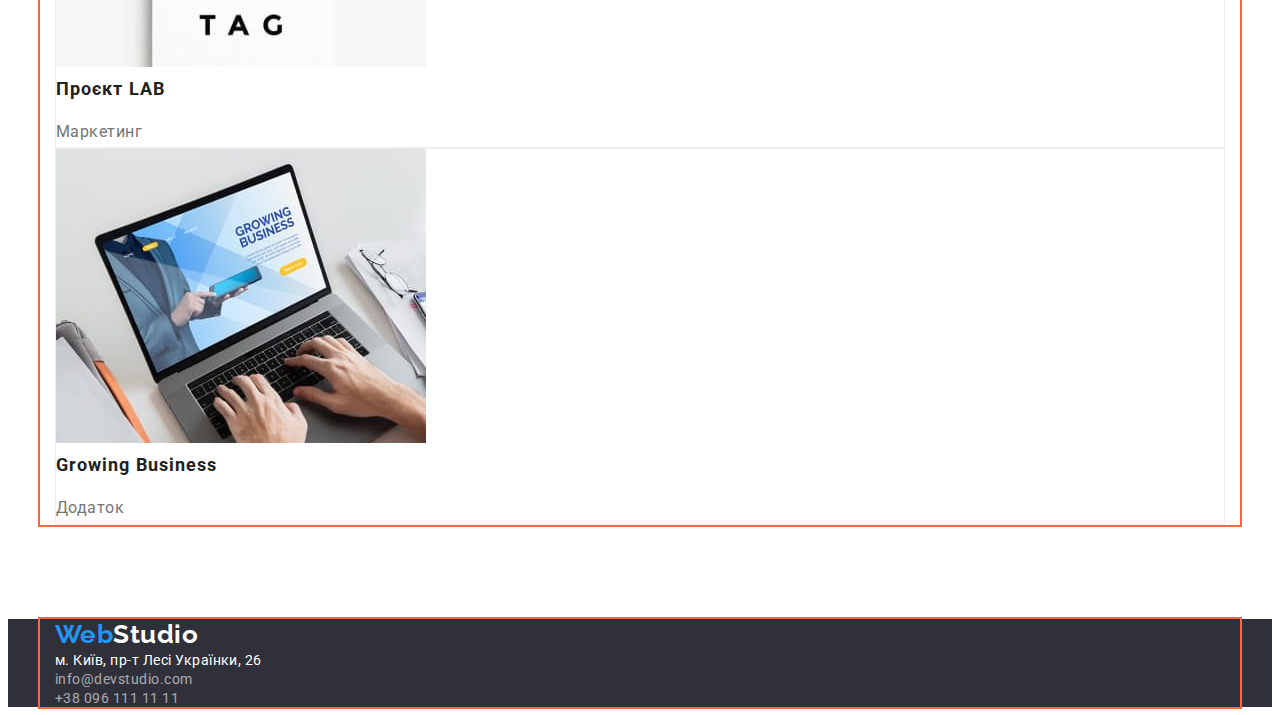
==== commit 8a2f7612: "Header positioning" ====
--- a/portfolio.html
+++ b/portfolio.html
@@ -52,16 +52,16 @@
 
         <ul class="header-contacts list">
           <li class="header-contacts-item">
-            <a class="header-contacts-link link" href="tel:+380961111111"
-              >+38 096 111 11 11</a
-            >
-          </li>
-
-          <li class="header-contacts-item">
             <a
               class="header-contacts-link link"
               href="mailto:info@devstudio.com"
               >info@devstudio.com</a
+            >
+          </li>
+
+          <li class="header-contacts-item">
+            <a class="header-contacts-link link" href="tel:+380961111111"
+              >+38 096 111 11 11</a
             >
           </li>
         </ul>
--- a/css/styles.css
+++ b/css/styles.css
@@ -68,7 +68,33 @@
 
 /* Navigation Menu */
 
+.header .container {
+  display: flex;
+  align-items: center;
+}
+
+.menu {
+  display: flex;
+  align-items: center;
+}
+
+.menu .brand-logo {
+  margin-right: 93px;
+}
+
+.menu-list {
+  display: flex;
+}
+
+.menu-item:not(:last-child) {
+  margin-right: 50px;
+}
+
 .menu-link {
+  display: block;
+  padding-top: 32px;
+  padding-bottom: 32px;
+
   color: var(--text-color);
 
   font-weight: 500;
@@ -87,7 +113,21 @@
 }
 
 /* Contacts links */
+
+.header-contacts {
+  display: flex;
+  margin-left: auto;
+}
+
+.header-contacts-item:not(:last-child) {
+  margin-right: 50px;
+}
+
 .header-contacts-link {
+  display: block;
+  padding-top: 32px;
+  padding-bottom: 32px;
+
   font-weight: 500;
   font-size: 14px;
   line-height: 1.1;
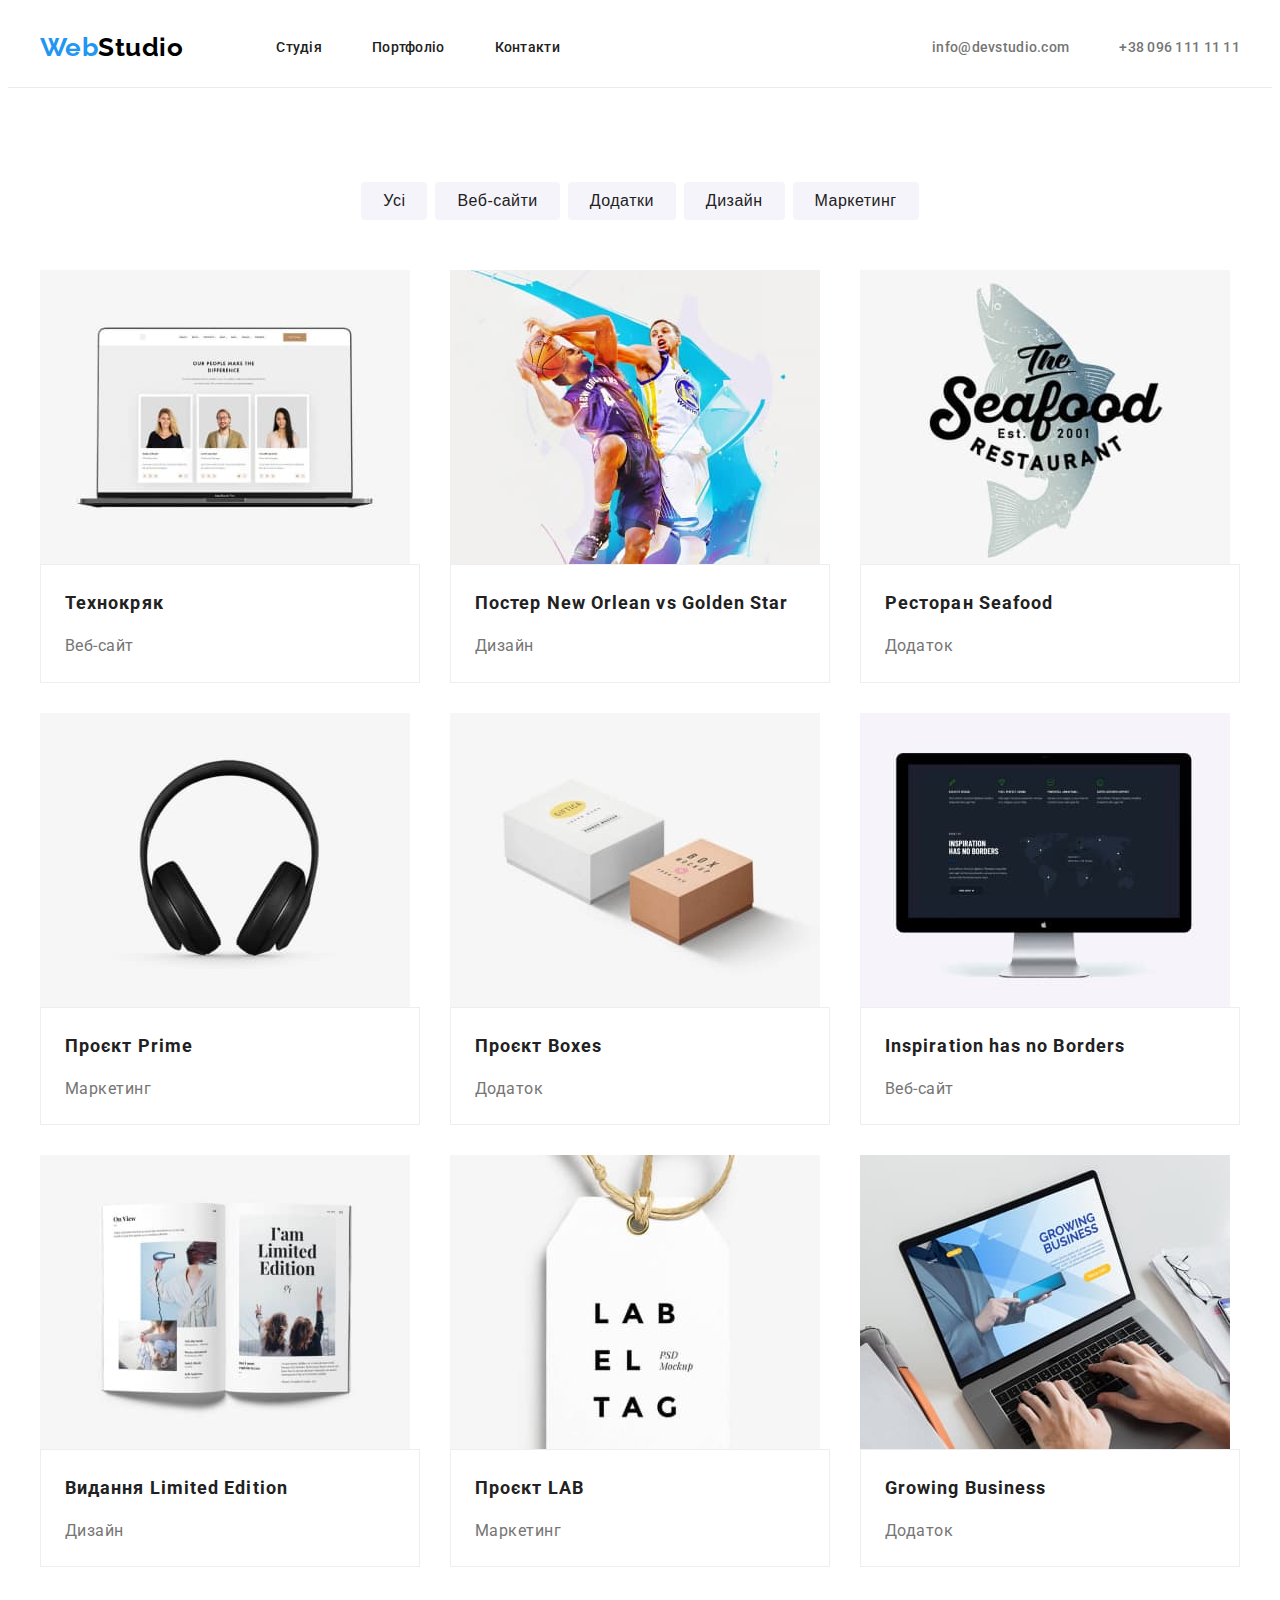
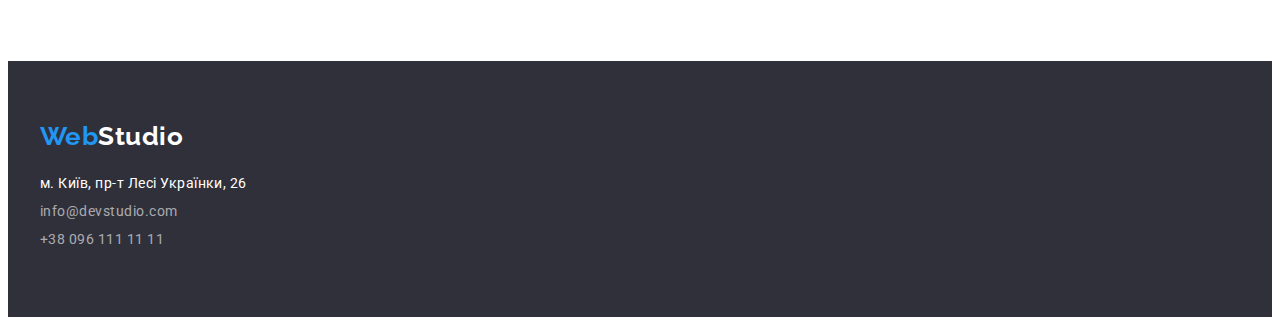
==== commit f3446621: "Positioning finished" ====
--- a/portfolio.html
+++ b/portfolio.html
@@ -115,8 +115,10 @@
                   width="370"
                   height="294"
                 />
-                <h2 class="portfolio-link-title">Технокряк</h2>
-                <p class="portfolio-link-text">Веб-сайт</p>
+                <div class="portfolio-link-description">
+                  <h2 class="portfolio-link-title">Технокряк</h2>
+                  <p class="portfolio-link-text">Веб-сайт</p>
+                </div>
               </a>
             </li>
 
@@ -129,10 +131,12 @@
                   width="370"
                   height="294"
                 />
-                <h2 class="portfolio-link-title">
-                  Постер New Orlean vs Golden Star
-                </h2>
-                <p class="portfolio-link-text">Дизайн</p>
+                <div class="portfolio-link-description">
+                  <h2 class="portfolio-link-title">
+                    Постер New Orlean vs Golden Star
+                  </h2>
+                  <p class="portfolio-link-text">Дизайн</p>
+                </div>
               </a>
             </li>
 
@@ -145,8 +149,10 @@
                   width="370"
                   height="294"
                 />
-                <h2 class="portfolio-link-title">Ресторан Seafood</h2>
-                <p class="portfolio-link-text">Додаток</p>
+                <div class="portfolio-link-description">
+                  <h2 class="portfolio-link-title">Ресторан Seafood</h2>
+                  <p class="portfolio-link-text">Додаток</p>
+                </div>
               </a>
             </li>
 
@@ -159,8 +165,10 @@
                   width="370"
                   height="294"
                 />
-                <h2 class="portfolio-link-title">Проєкт Prime</h2>
-                <p class="portfolio-link-text">Маркетинг</p>
+                <div class="portfolio-link-description">
+                  <h2 class="portfolio-link-title">Проєкт Prime</h2>
+                  <p class="portfolio-link-text">Маркетинг</p>
+                </div>
               </a>
             </li>
 
@@ -173,8 +181,10 @@
                   width="370"
                   height="294"
                 />
-                <h2 class="portfolio-link-title">Проєкт Boxes</h2>
-                <p class="portfolio-link-text">Додаток</p>
+                <div class="portfolio-link-description">
+                  <h2 class="portfolio-link-title">Проєкт Boxes</h2>
+                  <p class="portfolio-link-text">Додаток</p>
+                </div>
               </a>
             </li>
 
@@ -187,8 +197,12 @@
                   width="370"
                   height="294"
                 />
-                <h2 class="portfolio-link-title">Inspiration has no Borders</h2>
-                <p class="portfolio-link-text">Веб-сайт</p>
+                <div class="portfolio-link-description">
+                  <h2 class="portfolio-link-title">
+                    Inspiration has no Borders
+                  </h2>
+                  <p class="portfolio-link-text">Веб-сайт</p>
+                </div>
               </a>
             </li>
 
@@ -201,8 +215,10 @@
                   width="370"
                   height="294"
                 />
-                <h2 class="portfolio-link-title">Видання Limited Edition</h2>
-                <p class="portfolio-link-text">Дизайн</p>
+                <div class="portfolio-link-description">
+                  <h2 class="portfolio-link-title">Видання Limited Edition</h2>
+                  <p class="portfolio-link-text">Дизайн</p>
+                </div>
               </a>
             </li>
 
@@ -215,8 +231,10 @@
                   width="370"
                   height="294"
                 />
-                <h2 class="portfolio-link-title">Проєкт LAB</h2>
-                <p class="portfolio-link-text">Маркетинг</p>
+                <div class="portfolio-link-description">
+                  <h2 class="portfolio-link-title">Проєкт LAB</h2>
+                  <p class="portfolio-link-text">Маркетинг</p>
+                </div>
               </a>
             </li>
 
@@ -229,8 +247,10 @@
                   width="370"
                   height="294"
                 />
-                <h2 class="portfolio-link-title">Growing Business</h2>
-                <p class="portfolio-link-text">Додаток</p>
+                <div class="portfolio-link-description">
+                  <h2 class="portfolio-link-title">Growing Business</h2>
+                  <p class="portfolio-link-text">Додаток</p>
+                </div>
               </a>
             </li>
           </ul>
--- a/css/styles.css
+++ b/css/styles.css
@@ -8,6 +8,8 @@
   --secondary-bg-color: #f5f4fa;
 }
 
+/* Utilities */
+
 .list {
   padding: 0;
   margin: 0;
@@ -27,28 +29,27 @@
   padding-bottom: 94px;
 }
 
-body {
-  font-family: "Roboto", sans-serif;
-
-  letter-spacing: 0.03em;
-
-  color: var(--text-color);
-}
-
 .container {
-  width: 1170px;
+  width: 1200px;
   padding-left: 15px;
   padding-right: 15px;
   margin-left: auto;
   margin-right: auto;
-
-  outline: 2px solid tomato;
+}
+
+body {
+  font-family: "Roboto", sans-serif;
+
+  letter-spacing: 0.03em;
+
+  color: var(--text-color);
 }
 
 /* ================= HEADER ================= */
 
 .header {
   background-color: var(--bg-color);
+  border-bottom: 1px solid #ececec;
 }
 
 /* Logo */
@@ -145,6 +146,9 @@
 /* ================= FOOTER ================= */
 
 .footer {
+  padding-top: 60px;
+  padding-bottom: 60px;
+
   background-color: var(--dark-bg-color);
   color: var(--white-color);
 }
@@ -156,10 +160,19 @@
 
 /* Address */
 
+.address {
+  margin-top: 20px;
+
+  font-style: normal;
+}
+
+.address-item {
+  margin-bottom: 9px;
+}
+
 .address-link {
   color: rgba(255, 255, 255, 0.6);
 
-  font-style: normal;
   font-size: 14px;
   line-height: 1.2;
 }
@@ -176,6 +189,11 @@
   background-color: var(--dark-bg-color);
 
   text-align: center;
+}
+
+.hero.section {
+  padding-top: 200px;
+  padding-bottom: 200px;
 }
 
 .hero-title {
@@ -220,6 +238,15 @@
   display: none;
 }
 
+.features-list {
+  display: flex;
+  justify-content: space-between;
+}
+
+.features-item {
+  max-width: 270px;
+}
+
 .features-item-title {
   margin-top: 0;
   margin-bottom: 10px;
@@ -253,12 +280,24 @@
   font-weight: 700;
   font-size: 36px;
   line-height: 1.2;
+  text-align: center;
+}
+
+.about-list {
+  display: flex;
+  justify-content: space-between;
+}
+
+.about-item-image {
+  display: block;
 }
 
 /* --- "НАША КОМАНДА" SECTION --- */
 
 .team {
   background-color: var(--secondary-bg-color);
+
+  text-align: center;
 }
 
 .team-title {
@@ -270,7 +309,14 @@
   line-height: 1.2;
 }
 
+.team-list {
+  display: flex;
+  flex-wrap: wrap;
+}
+
 .team-card {
+  width: calc((100% - 90px) / 4);
+
   background-color: var(--bg-color);
 
   box-shadow: 0px 1px 3px rgba(0, 0, 0, 0.12), 0px 1px 1px rgba(0, 0, 0, 0.14),
@@ -278,6 +324,23 @@
   border-radius: 0px 0px 4px 4px;
 }
 
+.team-card:not(:nth-child(4n)) {
+  margin-right: 30px;
+}
+
+.portfolio-item:not(:nth-last-child(-n + 4)) {
+  margin-bottom: 30px;
+}
+
+.team-card-image {
+  display: block;
+}
+
+.team-card-description {
+  padding-top: 30px;
+  padding-bottom: 30px;
+}
+
 .team-card-title {
   margin-top: 0;
   margin-bottom: 10px;
@@ -307,6 +370,16 @@
 
 .portfolio-title {
   display: none;
+}
+
+.portfolio-filter-list {
+  display: flex;
+  justify-content: center;
+  margin-bottom: 50px;
+}
+
+.portfolio-filter-item:not(:last-child) {
+  margin-right: 8px;
 }
 
 .portfolio-filter-button {
@@ -318,10 +391,12 @@
   border-radius: 4px;
   border: 0;
   background-color: var(--secondary-bg-color);
+  color: var(--text-color);
 
   font-weight: 500;
   font-size: 16px;
-  line-height: 1.2;
+  line-height: 1.62;
+  letter-spacing: 0.03em;
 }
 
 .portfolio-filter-button:hover,
@@ -330,8 +405,32 @@
   color: var(--white-color);
 }
 
+.portfolio-list {
+  display: flex;
+  flex-wrap: wrap;
+}
+
 .portfolio-item {
-  background-color: var(--bg-color);
+  width: calc((100% - 60px) / 3);
+
+  background-color: var(--bg-color);
+}
+
+.portfolio-item:not(:nth-child(3n)) {
+  margin-right: 30px;
+}
+
+.portfolio-item:not(:nth-last-child(-n + 3)) {
+  margin-bottom: 30px;
+}
+
+.portfolio-link-image {
+  display: block;
+}
+
+.portfolio-link-description {
+  padding: 20px 24px;
+
   border: 1px solid #eeeeee;
 }
 
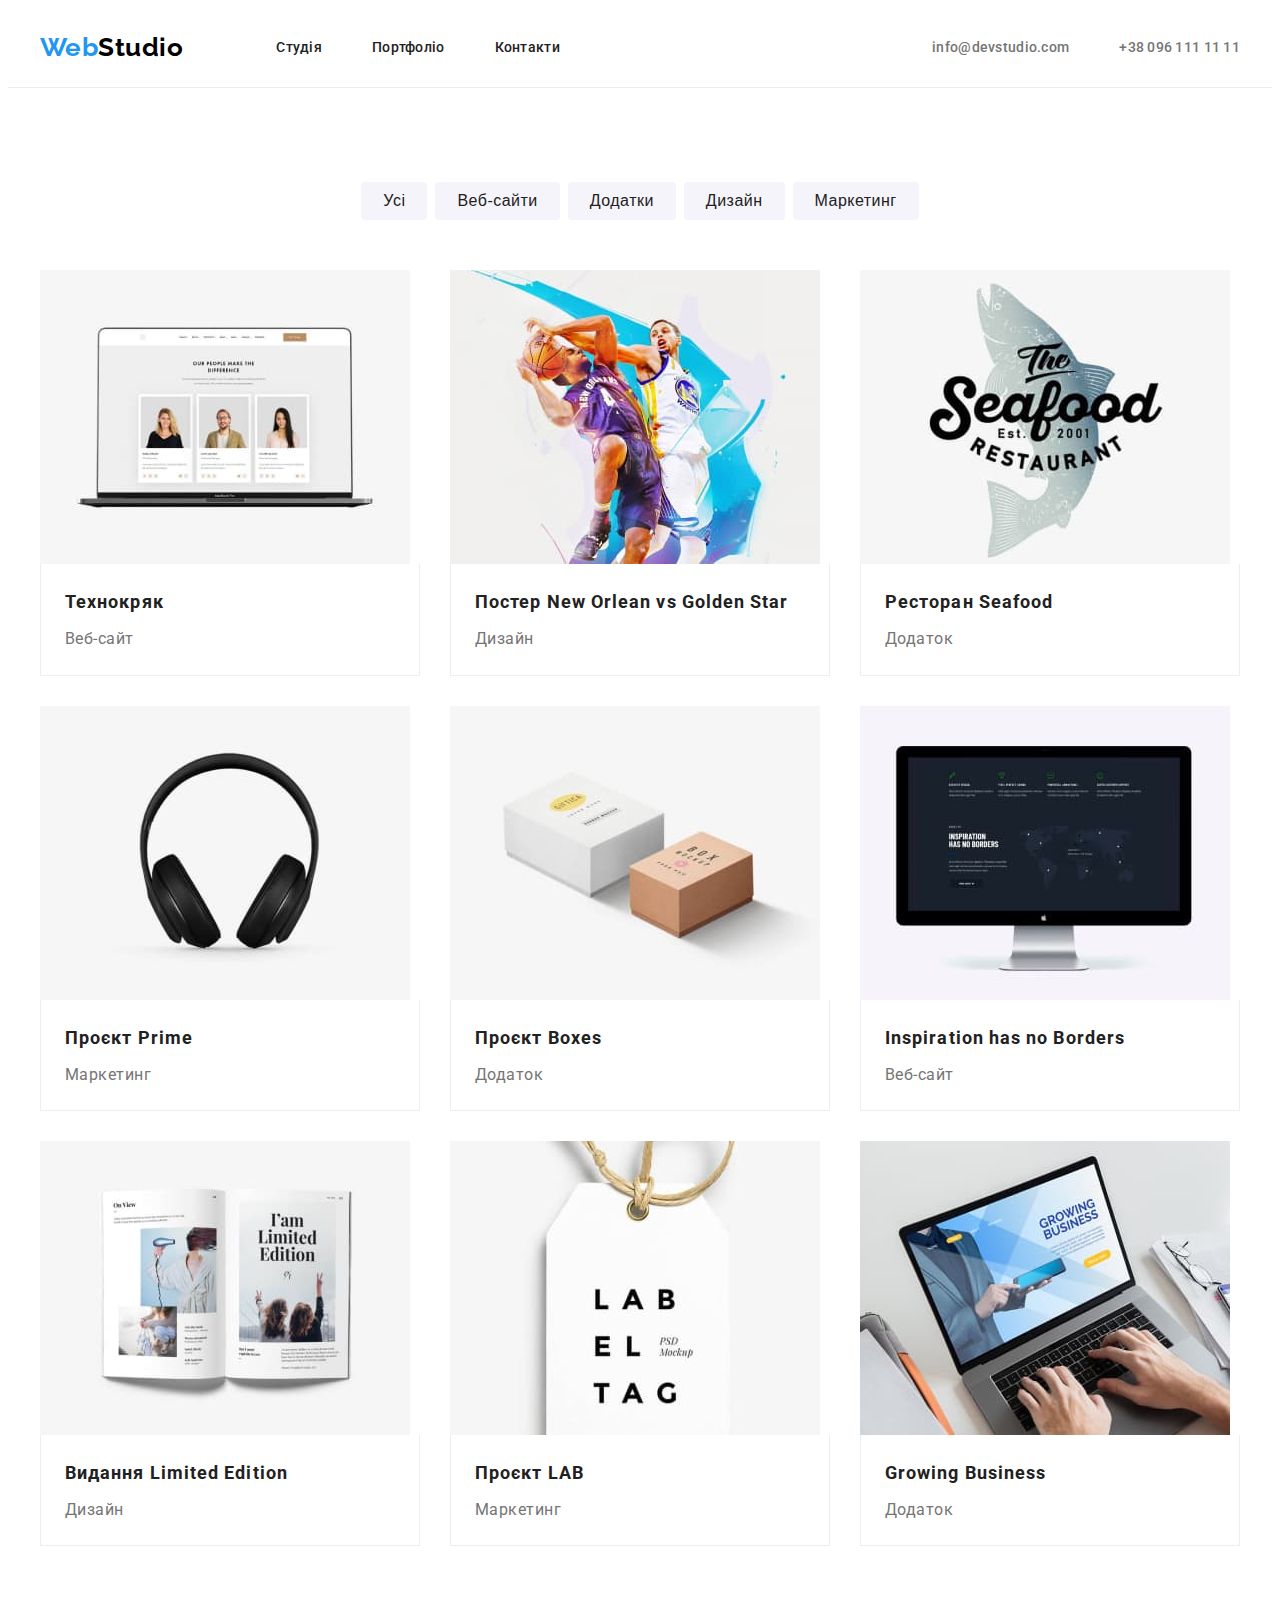
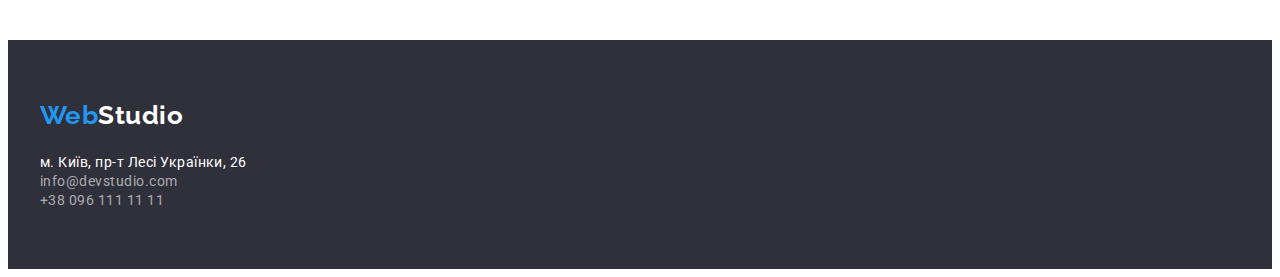
==== commit 019d4db4: "Fixing bugs" ====
--- a/portfolio.html
+++ b/portfolio.html
@@ -109,9 +109,9 @@
             <li class="portfolio-item">
               <a class="portfolio-link link" href="/">
                 <img
-                  class="portfolio-link-image"
+                  class="portfolio-link-image img"
                   src="./images/portfolio1.jpeg"
-                  alt=""
+                  alt="Веб-сайт на мокапі лєптопа"
                   width="370"
                   height="294"
                 />
@@ -125,9 +125,9 @@
             <li class="portfolio-item">
               <a class="portfolio-link link" href="/">
                 <img
-                  class="portfolio-link-image"
+                  class="portfolio-link-image img"
                   src="./images/portfolio2.jpeg"
-                  alt=""
+                  alt="Ігровий момент гравців команд НБА з графічними елементами"
                   width="370"
                   height="294"
                 />
@@ -143,9 +143,9 @@
             <li class="portfolio-item">
               <a class="portfolio-link link" href="/">
                 <img
-                  class="portfolio-link-image"
+                  class="portfolio-link-image img"
                   src="./images/portfolio3.jpeg"
-                  alt=""
+                  alt="Логотип ресторану з назвою на передньому плані та малюнком риби позаду"
                   width="370"
                   height="294"
                 />
@@ -159,9 +159,9 @@
             <li class="portfolio-item">
               <a class="portfolio-link link" href="/">
                 <img
-                  class="portfolio-link-image"
+                  class="portfolio-link-image img"
                   src="./images/portfolio4.jpeg"
-                  alt=""
+                  alt="Чорні бездротові навушники на білому фоні"
                   width="370"
                   height="294"
                 />
@@ -175,9 +175,9 @@
             <li class="portfolio-item">
               <a class="portfolio-link link" href="/">
                 <img
-                  class="portfolio-link-image"
+                  class="portfolio-link-image img"
                   src="./images/portfolio5.jpeg"
-                  alt=""
+                  alt="Графічні коробки різного кольору з місцеп під опис"
                   width="370"
                   height="294"
                 />
@@ -191,9 +191,9 @@
             <li class="portfolio-item">
               <a class="portfolio-link link" href="/">
                 <img
-                  class="portfolio-link-image"
+                  class="portfolio-link-image img"
                   src="./images/portfolio6.jpeg"
-                  alt=""
+                  alt="Компьютер айМак з макетом веб-сайта на екрані"
                   width="370"
                   height="294"
                 />
@@ -209,9 +209,9 @@
             <li class="portfolio-item">
               <a class="portfolio-link link" href="/">
                 <img
-                  class="portfolio-link-image"
+                  class="portfolio-link-image img"
                   src="./images/portfolio7.jpeg"
-                  alt=""
+                  alt="Графічний макет розгорнутого журналу"
                   width="370"
                   height="294"
                 />
@@ -225,9 +225,9 @@
             <li class="portfolio-item">
               <a class="portfolio-link link" href="/">
                 <img
-                  class="portfolio-link-image"
+                  class="portfolio-link-image img"
                   src="./images/portfolio8.jpeg"
-                  alt=""
+                  alt="Мокап бірки з місцем під опис"
                   width="370"
                   height="294"
                 />
@@ -241,9 +241,9 @@
             <li class="portfolio-item">
               <a class="portfolio-link link" href="/">
                 <img
-                  class="portfolio-link-image"
+                  class="portfolio-link-image img"
                   src="./images/portfolio9.jpeg"
-                  alt=""
+                  alt="Людина користуется лептопом поруч з купою паперу. На екрані представлений макет веб-сайту"
                   width="370"
                   height="294"
                 />
--- a/css/styles.css
+++ b/css/styles.css
@@ -24,6 +24,12 @@
   cursor: pointer;
 }
 
+.img {
+  display: block;
+  max-width: 100%;
+  height: auto;
+}
+
 .section {
   padding-top: 94px;
   padding-bottom: 94px;
@@ -166,8 +172,8 @@
   font-style: normal;
 }
 
-.address-item {
-  margin-bottom: 9px;
+.address-item:not(:last-child) {
+  margin-right: 9px;
 }
 
 .address-link {
@@ -191,10 +197,7 @@
   text-align: center;
 }
 
-.hero.section {
-  padding-top: 200px;
-  padding-bottom: 200px;
-}
+/* heading */
 
 .hero-title {
   margin-top: 0;
@@ -212,6 +215,8 @@
   text-transform: uppercase;
 }
 
+/* button */
+
 .hero-button {
   padding: 10px 32px;
   min-width: 216px;
@@ -234,9 +239,16 @@
   background-color: var(--bg-color);
 }
 
+/* heading */
+
 .features-title {
-  display: none;
-}
+  visibility: hidden;
+  margin-top: 0;
+  margin-bottom: 0;
+  height: 0;
+}
+
+/* content */
 
 .features-list {
   display: flex;
@@ -273,6 +285,8 @@
   background-color: var(--bg-color);
 }
 
+/* heading */
+
 .about-title {
   margin-top: 0;
   margin-bottom: 50px;
@@ -283,13 +297,11 @@
   text-align: center;
 }
 
+/* content */
+
 .about-list {
   display: flex;
   justify-content: space-between;
-}
-
-.about-item-image {
-  display: block;
 }
 
 /* --- "НАША КОМАНДА" SECTION --- */
@@ -300,6 +312,8 @@
   text-align: center;
 }
 
+/* heading */
+
 .team-title {
   margin-top: 0;
   margin-bottom: 50px;
@@ -308,6 +322,8 @@
   font-size: 36px;
   line-height: 1.2;
 }
+
+/* content */
 
 .team-list {
   display: flex;
@@ -328,12 +344,8 @@
   margin-right: 30px;
 }
 
-.portfolio-item:not(:nth-last-child(-n + 4)) {
+.team-card:not(:nth-last-child(-n + 4)) {
   margin-bottom: 30px;
-}
-
-.team-card-image {
-  display: block;
 }
 
 .team-card-description {
@@ -368,9 +380,16 @@
   background-color: var(--bg-color);
 }
 
+/* heading */
+
 .portfolio-title {
-  display: none;
-}
+  visibility: hidden;
+  margin-top: 0;
+  margin-bottom: 0;
+  height: 0;
+}
+
+/* filter navigation */
 
 .portfolio-filter-list {
   display: flex;
@@ -405,6 +424,8 @@
   color: var(--white-color);
 }
 
+/* content */
+
 .portfolio-list {
   display: flex;
   flex-wrap: wrap;
@@ -424,19 +445,16 @@
   margin-bottom: 30px;
 }
 
-.portfolio-link-image {
-  display: block;
-}
-
 .portfolio-link-description {
   padding: 20px 24px;
 
   border: 1px solid #eeeeee;
+  border-top: none;
 }
 
 .portfolio-link-title {
   margin-top: 0;
-  margin-bottom: 10px;
+  margin-bottom: 4px;
 
   color: var(--text-color);
 
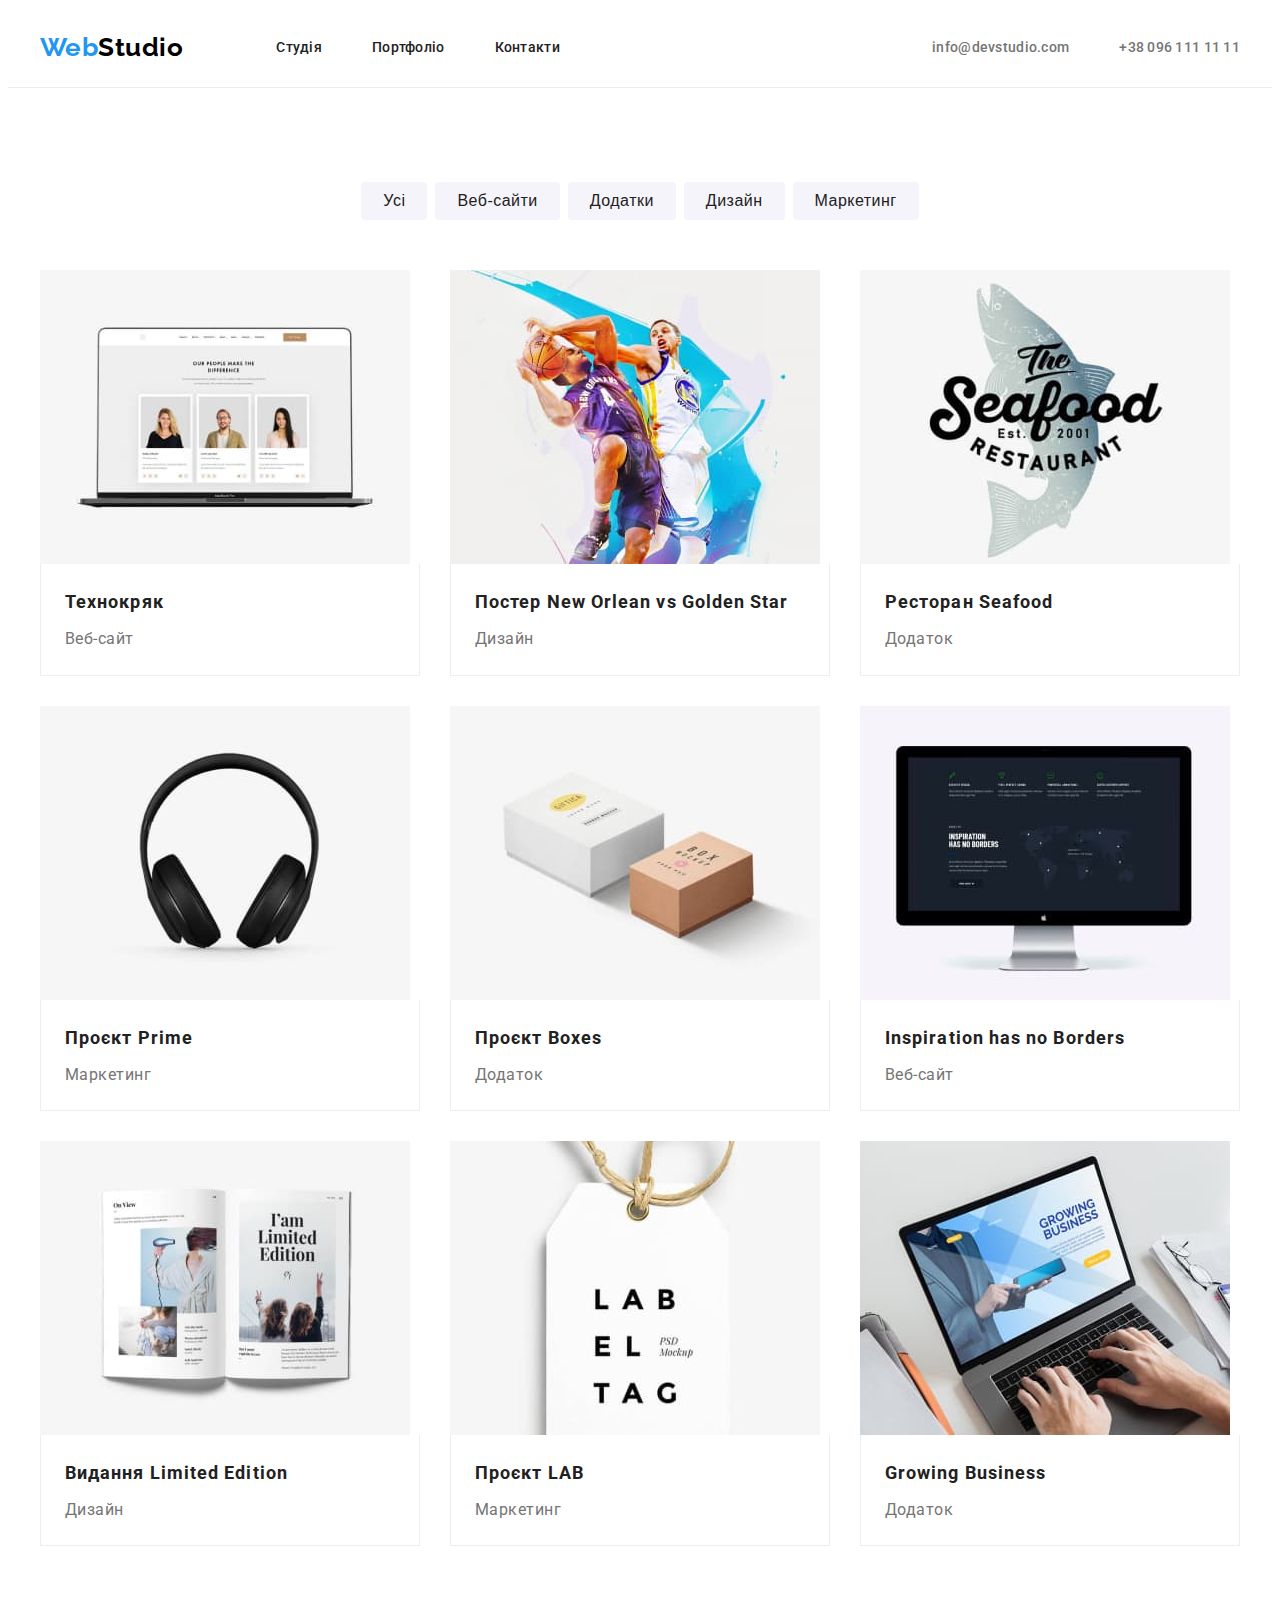
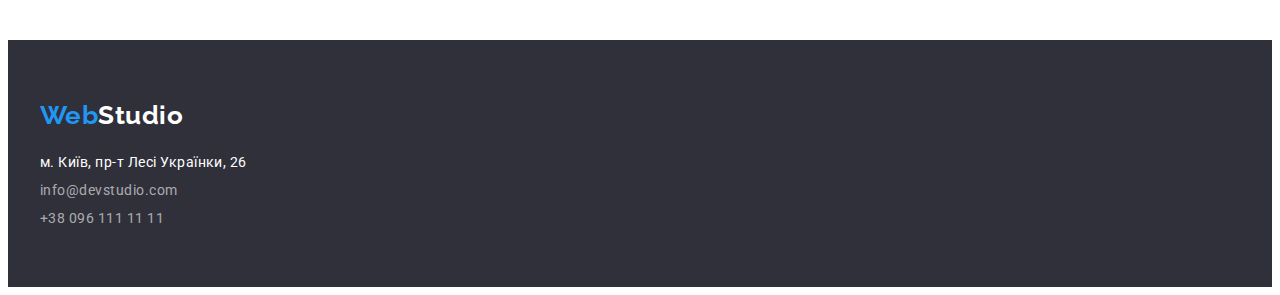
==== commit fe528e7e: "Hiding headers correctly" ====
--- a/portfolio.html
+++ b/portfolio.html
@@ -72,7 +72,7 @@
       <!-- PORTFOLIO SECTION -->
       <section class="portfolio section">
         <div class="container">
-          <h1 class="portfolio-title">Портфоліо</h1>
+          <h1 class="portfolio-title visually-hidden">Портфоліо</h1>
           <ul class="portfolio-filter-list list">
             <li class="portfolio-filter-item">
               <button class="portfolio-filter-button button" type="button">
--- a/css/styles.css
+++ b/css/styles.css
@@ -43,6 +43,19 @@
   margin-right: auto;
 }
 
+.visually-hidden {
+  position: absolute;
+  width: 1px;
+  height: 1px;
+  margin: -1px;
+  border: 0;
+  padding: 0;
+  white-space: nowrap;
+  clip-path: inset(100%);
+  clip: rect(0 0 0 0);
+  overflow: hidden;
+}
+
 body {
   font-family: "Roboto", sans-serif;
 
@@ -173,7 +186,7 @@
 }
 
 .address-item:not(:last-child) {
-  margin-right: 9px;
+  margin-bottom: 9px;
 }
 
 .address-link {
@@ -192,6 +205,9 @@
 /* --- HERO SECTION --- */
 
 .hero {
+  padding-top: 200px;
+  padding-bottom: 200px;
+
   background-color: var(--dark-bg-color);
 
   text-align: center;
@@ -239,15 +255,6 @@
   background-color: var(--bg-color);
 }
 
-/* heading */
-
-.features-title {
-  visibility: hidden;
-  margin-top: 0;
-  margin-bottom: 0;
-  height: 0;
-}
-
 /* content */
 
 .features-list {
@@ -282,6 +289,8 @@
 /* --- "ЧИМ МИ ЗАЙМАЄМОСЯ" SECTION --- */
 
 .about {
+  padding-top: 0;
+
   background-color: var(--bg-color);
 }
 
@@ -378,15 +387,6 @@
 
 .portfolio {
   background-color: var(--bg-color);
-}
-
-/* heading */
-
-.portfolio-title {
-  visibility: hidden;
-  margin-top: 0;
-  margin-bottom: 0;
-  height: 0;
 }
 
 /* filter navigation */
